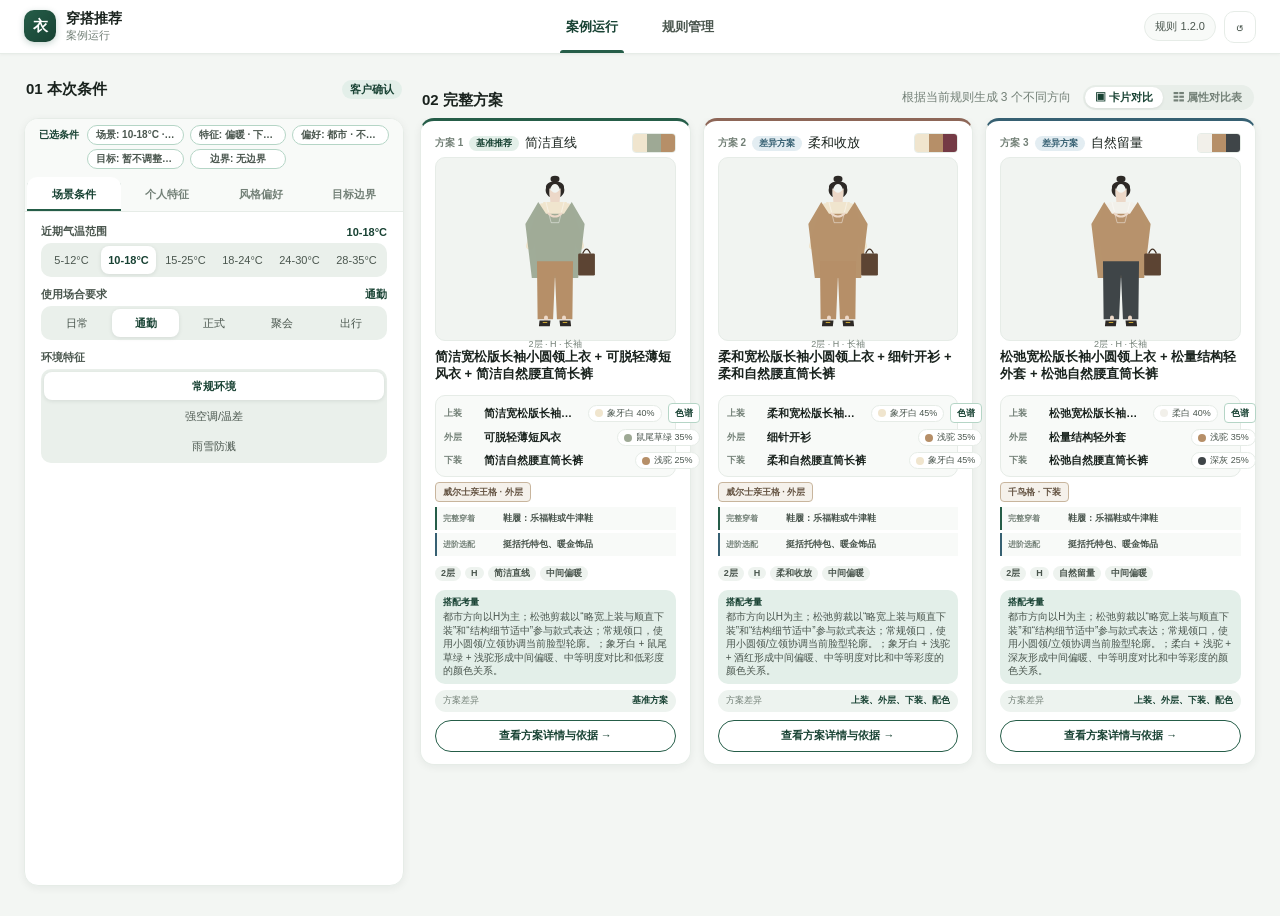
==== index.html @ 3a1a3646 "feat: formalize goal boundary decision trace" ====
<!doctype html>
<html lang="zh-CN">
<head>
  <meta charset="utf-8">
  <meta name="viewport" content="width=device-width, initial-scale=1">
  <meta name="color-scheme" content="light">
  <title>穿搭推荐案例运行</title>
  <link rel="stylesheet" href="styles.css?v=logic-2.2">
  <script defer src="rules-data.js?v=logic-2.2"></script>
  <script defer src="canonical-data.js?v=logic-2.2"></script>
  <script defer src="canonical-input-adapter.js?v=logic-2.2"></script>
  <script defer src="canonical-rule-engine.js?v=logic-2.2"></script>
  <script defer src="canonical-output-adapter.js?v=logic-2.2"></script>
  <script defer src="rule-engine.js?v=logic-2.2"></script>
  <script defer src="app.js?v=logic-2.2"></script>
</head>
<body class="demo-page">
  <header class="app-header">
    <a class="brand" href="index.html" aria-label="穿搭推荐首页">
      <span class="brand-mark" aria-hidden="true">衣</span>
      <span>
        <strong>穿搭推荐</strong>
        <small>案例运行</small>
      </span>
    </a>

    <nav class="page-nav" aria-label="页面导航">
      <a class="is-active" href="index.html">案例运行</a>
      <a href="rules.html">规则管理</a>
    </nav>

    <div class="header-actions">
      <span class="version-chip" id="ruleVersion">规则 0.9.0</span>
      <button class="icon-button" id="resetInputButton" type="button" title="恢复默认输入" aria-label="恢复默认输入">↺</button>
    </div>
  </header>

  <main class="demo-main">
    <section class="demo-column demo-column-input">
      <div class="module-heading module-heading--input">
        <div>
          <h1>01 本次条件</h1>
        </div>
        <span class="source-badge">客户确认</span>
      </div>

      <aside class="surface input-surface" aria-label="本次输入条件">
        <div class="input-sticky-header" id="inputStickyHeader">
          <div class="condition-snapshot" id="conditionSnapshot" aria-label="已选输入概览"></div>
          <nav class="input-tabs" id="inputTabs" aria-label="输入分组"></nav>
        </div>
        <div class="input-content" id="inputContent"></div>
      </aside>
    </section>

    <section class="demo-column demo-column-results">
      <div class="module-heading recommendation-heading">
        <div>
          <h2 id="recommendationTitle">02 完整方案</h2>
        </div>
        <div class="recommendation-heading-controls">
          <p id="candidateSummary">根据当前规则生成 3 个不同方向</p>
          <div class="view-mode-bar" id="viewModeBar" role="group" aria-label="方案视图模式">
            <button class="view-mode-button is-active" type="button" data-view-mode="cards" title="卡片视图">▣ 卡片对比</button>
            <button class="view-mode-button" type="button" data-view-mode="table" title="多维属性对比表">☷ 属性对比表</button>
          </div>
        </div>
      </div>

      <section class="recommendation-section" aria-labelledby="recommendationTitle">
      <div class="candidate-grid" id="candidateGrid"></div>
      <div class="candidate-table-wrap" id="candidateTableView" hidden></div>
      <div class="empty-result" id="emptyResult" hidden></div>
      </section>
    </section>
  </main>

  <dialog class="detail-dialog" id="candidateDialog">
    <div class="dialog-header">
      <div>
        <p class="section-kicker" id="dialogCandidateName">方案详情与落地依据</p>
        <h2 id="dialogCandidateTitle">完整方案</h2>
      </div>
      <button class="icon-button" type="button" data-close-dialog title="关闭" aria-label="关闭">×</button>
    </div>
    <div id="candidateDetailContent"></div>
  </dialog>

  <div class="toast" id="toast" role="status" aria-live="polite"></div>
</body>
</html>
---- styles.css ----
:root {
  color-scheme: light;
  --bg: #f3f6f3;
  --surface: #ffffff;
  --surface-muted: #f8faf8;
  --surface-strong: #edf2ee;
  --border: #dbe2dc;
  --border-subtle: #e6ece7;
  --border-strong: #b8c4ba;
  
  --text: #19221d;
  --text-soft: #4a564e;
  --text-muted: #738077;
  
  --green: #255d48;
  --green-dark: #184233;
  --green-soft: #e3efe9;
  --green-border: #b5d5c6;

  --red: #9e3935;
  --red-dark: #7a2824;
  --red-soft: #fae9e8;
  --red-border: #e8bfbb;

  --amber: #8a631e;
  --amber-soft: #f7eedf;
  --amber-border: #e6cca4;

  --blue: #366072;
  --blue-soft: #e3edf2;
  --blue-border: #b8d2de;

  --radius-xs: 4px;
  --radius-sm: 6px;
  --radius-md: 10px;
  --radius-lg: 14px;
  --radius-xl: 20px;
  --radius-pill: 9999px;

  --shadow-xs: 0 1px 3px rgba(22, 38, 29, 0.04);
  --shadow-sm: 0 2px 8px rgba(22, 38, 29, 0.06);
  --shadow-md: 0 6px 20px rgba(22, 38, 29, 0.08);
  --shadow-lg: 0 16px 44px rgba(22, 38, 29, 0.13);

  --content-max-width: 1440px;
  --page-gutter: 24px;
  --input-panel-height: 420px;
  --header-height: 54px;
  font-family: -apple-system, BlinkMacSystemFont, "PingFang SC", "Hiragino Sans GB", "Microsoft YaHei", "Segoe UI", Roboto, sans-serif;
  font-size: 13px;
  color: var(--text);
  background: var(--bg);
}

* {
  box-sizing: border-box;
}

html,
body {
  min-height: 100%;
  margin: 0;
  background: var(--bg);
}

[hidden] {
  display: none !important;
}

button,
input,
select,
textarea {
  font: inherit;
  color: inherit;
}

button,
a,
select,
input,
textarea {
  outline: none;
}

button,
select,
input[type="checkbox"],
input[type="file"] {
  cursor: pointer;
}

button:focus-visible,
a:focus-visible,
select:focus-visible,
input:focus-visible,
textarea:focus-visible {
  outline: 2px solid var(--green);
  outline-offset: 2px;
}

a {
  color: inherit;
  text-decoration: none;
}

h1, h2, h3, p {
  margin: 0;
}

button {
  border: 0;
  background: none;
}

/* =========================================================
   Top Header & Global Navigation
   ========================================================= */

.app-header {
  position: sticky;
  z-index: 30;
  top: 0;
  height: var(--header-height);
  display: grid;
  grid-template-columns: minmax(180px, 1fr) auto minmax(280px, 1fr);
  align-items: center;
  gap: 20px;
  padding: 0 max(var(--page-gutter), calc((100% - var(--content-max-width)) / 2));
  border-bottom: 1px solid var(--border-subtle);
  background: rgba(255, 255, 255, 0.94);
  backdrop-filter: blur(10px);
  box-shadow: var(--shadow-xs);
}

.brand {
  justify-self: start;
  display: inline-flex;
  align-items: center;
  gap: 10px;
}

.brand-mark {
  display: grid;
  width: 32px;
  height: 32px;
  place-items: center;
  border-radius: var(--radius-md);
  color: #fff;
  background: linear-gradient(135deg, var(--green), var(--green-dark));
  font-size: 15px;
  font-weight: 700;
  box-shadow: 0 2px 6px rgba(37, 93, 72, 0.25);
}

.brand > span:last-child {
  display: grid;
  gap: 1px;
}

.brand strong {
  font-size: 14px;
  line-height: 1.2;
  font-weight: 700;
}

.brand small {
  color: var(--text-muted);
  font-size: 11px;
}

.page-nav {
  align-self: stretch;
  display: flex;
  align-items: stretch;
  gap: 4px;
}

.page-nav a {
  position: relative;
  display: grid;
  min-width: 92px;
  place-items: center;
  padding: 0 16px;
  color: var(--text-soft);
  font-weight: 600;
  font-size: 13px;
  transition: all 140ms ease;
}

.page-nav a::after {
  position: absolute;
  right: 14px;
  bottom: 0;
  left: 14px;
  height: 3px;
  border-radius: 3px 3px 0 0;
  background: transparent;
  content: "";
  transition: background 140ms ease;
}

.page-nav a:hover,
.page-nav a.is-active {
  color: var(--green-dark);
}

.page-nav a.is-active::after {
  background: var(--green);
}

.header-actions {
  justify-self: end;
  display: flex;
  align-items: center;
  gap: 8px;
}

.version-chip,
.save-state {
  display: inline-flex;
  min-height: 28px;
  align-items: center;
  padding: 0 10px;
  border: 1px solid var(--border-subtle);
  border-radius: var(--radius-pill);
  color: var(--text-soft);
  background: var(--surface-muted);
  font-size: 11px;
}

.save-state.is-dirty {
  border-color: var(--amber-border);
  color: var(--amber);
  background: var(--amber-soft);
  font-weight: 600;
}

.icon-button {
  display: inline-grid;
  width: 32px;
  height: 32px;
  flex: 0 0 32px;
  place-items: center;
  border: 1px solid var(--border-subtle);
  border-radius: var(--radius-md);
  color: var(--text-soft);
  background: var(--surface);
  font-size: 15px;
  line-height: 1;
  transition: all 120ms ease;
}

.icon-button:hover {
  border-color: var(--border);
  color: var(--green-dark);
  background: var(--surface-muted);
}

.icon-button.is-danger:hover {
  border-color: var(--red-border);
  color: var(--red);
  background: var(--red-soft);
}

.primary-button,
.secondary-button,
.detail-button,
.text-button {
  min-height: 30px;
  border-radius: var(--radius-pill);
  font-weight: 600;
  font-size: 12px;
  transition: all 120ms ease;
}

.primary-button {
  padding: 0 16px;
  color: #fff;
  background: linear-gradient(135deg, var(--green), var(--green-dark));
  box-shadow: 0 2px 6px rgba(37, 93, 72, 0.2);
}

.primary-button:hover {
  box-shadow: 0 4px 12px rgba(37, 93, 72, 0.3);
  transform: translateY(-1px);
}

.secondary-button {
  padding: 0 14px;
  border: 1px solid var(--border);
  color: var(--text-soft);
  background: var(--surface);
}

.secondary-button:hover {
  border-color: var(--green);
  color: var(--green-dark);
  background: var(--green-soft);
}

.text-button {
  min-height: 24px;
  padding: 0 8px;
  color: var(--green);
  background: transparent;
  font-size: 12px;
  font-weight: 600;
}

.text-button:hover {
  color: var(--green-dark);
  text-decoration: underline;
}

.section-kicker {
  color: var(--green);
  font-size: 10px;
  font-weight: 800;
  letter-spacing: 0.5px;
  text-transform: uppercase;
}

/* =========================================================
   Case Runner Page (index.html)
   ========================================================= */

.demo-main {
  max-width: var(--content-max-width);
  width: calc(100% - var(--page-gutter) * 2);
  margin: 14px auto 30px;
  display: grid;
  grid-template-columns: minmax(340px, 380px) minmax(0, 1fr);
  gap: 16px;
  align-items: start;
}

.demo-column {
  min-width: 0;
}

.demo-column-input {
  position: sticky;
  top: calc(var(--header-height) + 14px);
  height: calc(100vh - var(--header-height) - 28px);
  max-height: calc(100vh - var(--header-height) - 28px);
  min-height: 0;
  display: flex;
  flex-direction: column;
}

.surface {
  min-width: 0;
  border: 1px solid var(--border-subtle);
  border-radius: var(--radius-lg);
  background: var(--surface);
  box-shadow: var(--shadow-sm);
}

.input-surface {
  position: static;
  max-height: none;
  min-height: 0;
  flex: 1 1 auto;
  display: flex;
  flex-direction: column;
  overflow: hidden;
}

.module-heading {
  min-height: 50px;
  display: flex;
  align-items: center;
  justify-content: space-between;
  gap: 14px;
  padding: 0 2px 8px;
}

.module-heading h1,
.module-heading h2 {
  margin-top: 1px;
  font-size: 15px;
  line-height: 1.25;
  font-weight: 700;
}

.surface-header {
  min-height: 50px;
  display: flex;
  align-items: center;
  justify-content: space-between;
  gap: 14px;
  padding: 8px 16px;
  border-bottom: 1px solid var(--border-subtle);
  border-radius: var(--radius-lg) var(--radius-lg) 0 0;
  flex: 0 0 auto;
}

.surface-header h1,
.surface-header h2,
.recommendation-heading h2 {
  margin-top: 1px;
  font-size: 15px;
  line-height: 1.25;
  font-weight: 700;
}

.source-badge,
.calculation-state {
  flex: 0 0 auto;
  padding: 2px 8px;
  border-radius: var(--radius-pill);
  color: var(--green-dark);
  background: var(--green-soft);
  font-size: 11px;
  font-weight: 600;
}

.calculation-state.is-working {
  color: var(--amber);
  background: var(--amber-soft);
}

.analysis-header-right {
  display: flex;
  align-items: center;
  gap: 8px;
}

.impact-hint {
  color: var(--text-muted);
  font-size: 11px;
}

/* Integrated Condition Snapshot Bar */
.input-sticky-header {
  position: static;
  background: var(--surface-muted);
  border-bottom: 1px solid var(--border-subtle);
  flex: 0 0 auto;
}

.condition-snapshot {
  height: 58px;
  box-sizing: border-box;
  padding: 6px 14px;
  background: transparent;
  overflow: hidden;
}

.snapshot-inner {
  display: grid;
  grid-template-columns: 40px minmax(0, 1fr);
  align-items: start;
  gap: 4px 8px;
  height: 44px;
}

.snapshot-label {
  align-self: start;
  padding-top: 3px;
  color: var(--green-dark);
  font-size: 10px;
  font-weight: 700;
  text-transform: uppercase;
}

.snapshot-badges {
  display: grid;
  grid-template-columns: repeat(3, minmax(0, 1fr));
  grid-auto-rows: 20px;
  min-width: 0;
  gap: 4px 6px;
}

.snapshot-chip {
  width: 100%;
  min-width: 0;
  box-sizing: border-box;
  overflow: hidden;
  padding: 2px 8px;
  border: 1px solid var(--green-border);
  border-radius: var(--radius-pill);
  color: var(--text-soft);
  background: var(--surface);
  font-size: 10px;
  font-weight: 600;
  text-overflow: ellipsis;
  white-space: nowrap;
  transition: all 120ms ease;
}

.boundary-subgroup {
  display: grid;
  gap: 8px;
  margin-top: 12px;
}

.boundary-subgroup > strong {
  color: var(--text-muted);
  font-size: 11px;
  letter-spacing: 0;
}

.decision-status {
  display: inline-flex;
  align-items: center;
  min-height: 24px;
  padding: 3px 8px;
  border-radius: var(--radius-pill);
  background: var(--surface-muted);
  color: var(--text-muted);
  font-size: 11px;
  font-weight: 700;
}

.decision-status.is-good {
  color: var(--green-dark);
  background: var(--green-pale);
}

.decision-status.is-partial {
  color: #8a5a14;
  background: #fff4d6;
}

.dialog-muted {
  margin: 0;
  color: var(--text-muted);
  font-size: 12px;
}

.snapshot-chip:hover,
.snapshot-chip.is-active {
  border-color: var(--green);
  color: var(--green-dark);
  background: var(--green-soft);
}

.input-tabs {
  display: grid;
  grid-template-columns: repeat(4, minmax(0, 1fr));
  background: transparent;
  padding: 0 2px 0;
}

.input-tabs button {
  min-width: 0;
  height: 34px;
  padding: 0 4px;
  overflow: hidden;
  color: var(--text-muted);
  border-radius: var(--radius-md) var(--radius-md) 0 0;
  font-size: 11px;
  font-weight: 600;
  text-overflow: ellipsis;
  white-space: nowrap;
  transition: all 120ms ease;
}

.input-tabs button:hover {
  color: var(--green-dark);
  background: #eef3ef;
}

.input-tabs button.is-active {
  color: var(--green-dark);
  background: var(--surface);
  box-shadow: inset 0 -2px 0 var(--green);
  font-weight: 700;
}

.input-content {
  flex: 1 1 auto;
  height: auto;
  max-height: none;
  overflow-y: auto;
  padding: 12px 16px;
  box-sizing: border-box;
}

.input-content::-webkit-scrollbar {
  width: 6px;
}

.input-content::-webkit-scrollbar-track {
  background: transparent;
}

.input-content::-webkit-scrollbar-thumb {
  background: var(--border);
  border-radius: var(--radius-pill);
}

.input-content::-webkit-scrollbar-thumb:hover {
  background: var(--border-strong);
}

.input-section {
  padding: 0 0 12px;
  margin-bottom: 12px;
  border-bottom: 1px solid var(--border-subtle);
}

.input-section:last-child {
  padding-bottom: 0;
  margin-bottom: 0;
  border-bottom: 0;
}

.input-section-heading {
  display: flex;
  align-items: baseline;
  gap: 8px;
  margin-bottom: 8px;
}

.input-section-heading strong {
  color: var(--text);
  font-size: 12px;
}

.input-section-heading span {
  color: var(--text-muted);
  font-size: 10px;
}

.input-section--face {
  max-width: 620px;
}

/* Modern iOS-style Pill Segment Controls */
.pill-segment-control {
  display: grid;
  padding: 3px;
  background: #eaf0eb;
  border-radius: var(--radius-md);
  gap: 2px;
}

.segment-control--2 { grid-template-columns: repeat(2, minmax(0, 1fr)); }
.segment-control--4 { grid-template-columns: repeat(4, minmax(0, 1fr)); }
.segment-control--5 { grid-template-columns: repeat(5, minmax(0, 1fr)); }
.segment-control--6 { grid-template-columns: repeat(6, minmax(0, 1fr)); }
.segment-control--7 { grid-template-columns: repeat(4, minmax(0, 1fr)); }

.pill-segment-control button {
  min-width: 0;
  min-height: 28px;
  padding: 3px 4px;
  border-radius: calc(var(--radius-md) - 2px);
  color: var(--text-soft);
  background: transparent;
  font-size: 11px;
  font-weight: 500;
  line-height: 1.15;
  transition: all 140ms ease;
  white-space: nowrap;
  overflow: hidden;
  text-overflow: ellipsis;
}

.pill-segment-control button:hover {
  color: var(--green-dark);
}

.pill-segment-control button.is-active {
  color: var(--green-dark);
  background: var(--surface);
  font-weight: 700;
  box-shadow: 0 1px 4px rgba(22, 38, 29, 0.1);
}

.input-form-compact {
  display: grid;
  gap: 10px;
}

.form-item {
  display: grid;
  gap: 4px;
}

.form-item-header {
  display: flex;
  align-items: center;
  justify-content: space-between;
  font-size: 11px;
}

.form-item-header label {
  color: var(--text-soft);
  font-weight: 600;
}

.form-item-header strong {
  color: var(--green-dark);
  font-weight: 700;
}

.field-stack-grid {
  display: grid;
  grid-template-columns: repeat(2, minmax(0, 1fr));
  gap: 8px 10px;
}

.field-stack-grid--single {
  grid-template-columns: 1fr;
}

.field-stack-grid--ranges {
  grid-template-columns: 1fr;
}

.field-stack-grid--preference,
.preference-flow-grid {
  display: flex;
  flex-direction: column;
  gap: 12px;
}

.field-control,
.scale-control {
  display: grid;
  min-width: 0;
  gap: 4px;
}

.field-control > span,
.scale-label span {
  color: var(--text-soft);
  font-size: 11px;
  font-weight: 600;
}

.field-control select,
.editor-field input,
.editor-field select,
.editor-field textarea,
.search-input {
  width: 100%;
  min-width: 0;
  border: 1px solid var(--border);
  border-radius: var(--radius-md);
  color: var(--text);
  background: var(--surface);
  font-size: 12px;
  transition: border-color 140ms ease;
}

.field-control select {
  height: 30px;
  padding: 0 8px;
}

.scale-label {
  display: flex;
  align-items: center;
  justify-content: space-between;
  gap: 8px;
}

.scale-label strong {
  color: var(--green-dark);
  font-size: 11px;
  font-weight: 700;
}

.range-scale {
  display: grid;
  grid-template-columns: auto minmax(0, 1fr) auto;
  align-items: center;
  gap: 8px;
  min-height: 34px;
}

.range-form-item--inline {
  gap: 0;
}

.range-inline-row {
  display: grid;
  grid-template-columns: max-content minmax(0, 1fr);
  align-items: center;
  gap: 5px;
  min-height: 32px;
}

.range-inline-label {
  color: var(--text-soft);
  font-size: 11px;
  font-weight: 700;
  white-space: nowrap;
}

.range-form-item--inline .range-scale {
  min-width: 0;
  min-height: 30px;
  gap: 4px;
}

.range-form-item--inline .range-endpoint {
  min-width: 14px;
  font-size: 9px;
}

.range-form-item--inline .range-track {
  min-width: 120px;
  grid-template-columns: repeat(5, minmax(24px, 1fr));
  padding: 0 2px;
}

.range-form-item--inline .range-step {
  width: 24px;
  height: 24px;
}

.range-form-item--inline .range-dot {
  width: 7px;
  height: 7px;
}

.range-form-item--inline .range-step:hover .range-dot,
.range-form-item--inline .range-step.is-active .range-dot {
  width: 12px;
  height: 12px;
  box-shadow: 0 0 0 3px var(--green-soft);
}

.range-current {
  max-width: 42px;
  overflow: hidden;
  color: var(--green-dark);
  font-size: 9px;
  font-weight: 700;
  line-height: 1.2;
  text-align: right;
  text-overflow: ellipsis;
  white-space: nowrap;
}

.range-form-item--inline .range-current {
  display: none;
}

.range-endpoint {
  min-width: 28px;
  color: var(--text-muted);
  font-size: 10px;
  font-weight: 700;
  text-align: center;
  white-space: nowrap;
}

.range-track {
  position: relative;
  display: grid;
  grid-template-columns: repeat(5, minmax(28px, 1fr));
  align-items: center;
  min-height: 30px;
  padding: 0 4px;
}

.range-track::before {
  content: "";
  position: absolute;
  left: 10px;
  right: 10px;
  top: 50%;
  height: 2px;
  background: var(--border);
  transform: translateY(-50%);
}

.range-step {
  position: relative;
  z-index: 1;
  width: 28px;
  height: 28px;
  justify-self: center;
  display: grid;
  place-items: center;
  border-radius: 50%;
  background: transparent;
}

.range-dot {
  width: 8px;
  height: 8px;
  border: 2px solid var(--border-strong);
  border-radius: 50%;
  background: var(--surface);
  transition: all 140ms ease;
}

.range-step:hover .range-dot,
.range-step.is-active .range-dot {
  width: 14px;
  height: 14px;
  border-color: var(--green);
  background: var(--green);
  box-shadow: 0 0 0 4px var(--green-soft);
}

.option-scale--choice-flow .pill-segment-control {
  display: grid;
  grid-template-columns: repeat(4, minmax(0, 1fr));
  gap: 6px;
  padding: 0;
  background: transparent;
}

.option-scale--choice-flow .pill-segment-control button {
  width: 100%;
  min-width: 0;
  min-height: 32px;
  padding: 5px 10px;
  border: 1px solid var(--border-subtle);
  border-radius: var(--radius-pill);
  background: var(--surface-muted);
  white-space: nowrap;
  overflow: hidden;
  text-overflow: ellipsis;
}

.option-scale--choice-flow .pill-segment-control button.is-active {
  border-color: var(--green);
  background: var(--green-soft);
  box-shadow: none;
}

.trend-option-list {
  display: grid;
  grid-template-columns: repeat(4, minmax(0, 1fr));
  gap: 6px;
}

.trend-option-card {
  min-width: 0;
  min-height: 32px;
  display: grid;
  place-items: center;
  padding: 5px 6px;
  border: 1px solid var(--border-subtle);
  border-radius: var(--radius-md);
  background: var(--surface-muted);
  text-align: center;
}

.trend-option-card:hover,
.trend-option-card.is-active {
  border-color: var(--green-border);
  background: var(--green-soft);
}

.trend-option-card strong {
  min-width: 0;
  overflow: hidden;
  color: var(--text);
  font-size: 10px;
  text-overflow: ellipsis;
  white-space: nowrap;
}

.trend-option-card small {
  display: none;
}

.trend-route {
  align-items: center;
}

.trend-route > span {
  color: var(--green-dark);
  font-size: 10px;
  font-weight: 700;
}

.trend-influence-list {
  margin-top: 4px !important;
}

/* Appearance Matrix 3-row layout */
.appearance-matrix-wrap {
  display: grid;
  gap: 6px;
}

.appearance-row-card {
  padding: 6px 10px;
  border: 1px solid var(--border-subtle);
  border-radius: var(--radius-md);
  background: var(--surface-muted);
}

.appearance-row-title {
  display: flex;
  align-items: center;
  justify-content: space-between;
  margin-bottom: 4px;
}

.appearance-row-title strong {
  color: var(--text);
  font-size: 11px;
}

.appearance-row-title span {
  color: var(--text-muted);
  font-size: 10px;
}

.appearance-row-scales {
  display: grid;
  grid-template-columns: 1fr;
  gap: 6px;
}

.checkbox-grid {
  display: grid;
  grid-template-columns: repeat(2, minmax(0, 1fr));
  gap: 8px;
}

.check-control {
  display: grid;
  grid-template-columns: 20px minmax(0, 1fr);
  align-items: flex-start;
  gap: 8px;
  min-height: 48px;
  padding: 6px 8px;
  border: 1px solid var(--border-subtle);
  border-radius: var(--radius-md);
  background: var(--surface-muted);
  cursor: pointer;
  transition: all 120ms ease;
}

.check-control:hover,
.check-control.is-checked {
  border-color: var(--green-border);
  background: #f1f7f3;
}

.check-control input {
  position: absolute;
  opacity: 0;
  pointer-events: none;
}

.check-box {
  display: grid;
  width: 18px;
  height: 18px;
  place-items: center;
  border: 1px solid var(--border-strong);
  border-radius: var(--radius-xs);
  color: transparent;
  background: var(--surface);
  font-size: 11px;
  pointer-events: none;
}

.check-control input:checked + .check-box {
  border-color: var(--green);
  color: #fff;
  background: var(--green);
}

.check-control strong,
.check-control small {
  display: block;
}

.check-control strong {
  font-size: 11px;
}

.check-control small {
  margin-top: 1px;
  color: var(--text-muted);
  font-size: 10px;
}

.trend-input-summary {
  margin-top: 6px;
  padding: 6px 10px;
  border: 1px solid var(--green-border);
  border-radius: var(--radius-md);
  background: var(--green-soft);
}

.trend-input-summary div {
  display: flex;
  align-items: center;
  gap: 6px;
}

.trend-input-summary small {
  color: var(--green-dark);
  font-weight: 700;
  font-size: 9px;
}

.trend-input-summary strong {
  font-size: 11px;
}

.trend-input-summary p {
  display: flex;
  flex-wrap: wrap;
  gap: 4px;
  margin-top: 3px;
}

.trend-input-summary b {
  padding: 1px 5px;
  border-radius: var(--radius-pill);
  background: rgba(37, 93, 72, 0.12);
  font-size: 9px;
  font-weight: 600;
}

/* =========================================================
   Section 02: Categorized Impact Trace List (Compact Flow)
   ========================================================= */

.analysis-surface {
  display: grid;
  grid-template-rows: auto minmax(0, 1fr);
}

.analysis-trace-list {
  min-height: 240px;
  max-height: 295px;
  overflow: auto;
  padding: 8px 12px;
}

.analysis-categorized-list {
  display: grid;
  gap: 8px;
}

.analysis-sub-group {
  padding: 6px 8px;
  border: 1px solid var(--border-subtle);
  border-radius: var(--radius-md);
  background: var(--surface-muted);
}

.analysis-sub-group.is-hard-section {
  border-left: 3px solid var(--red);
  background: #fdfaf9;
}

.analysis-sub-title {
  margin-bottom: 4px;
  font-size: 10px;
  font-weight: 800;
  color: var(--text-muted);
  text-transform: uppercase;
}

.is-hard-section .analysis-sub-title {
  color: var(--red);
}

.impact-link-row {
  width: 100%;
  height: 32px;
  min-height: 32px;
  max-height: 34px;
  display: grid;
  grid-template-columns: minmax(110px, 0.85fr) 14px minmax(170px, 1.15fr) auto;
  align-items: center;
  gap: 6px;
  padding: 0 8px;
  margin-bottom: 3px;
  border: 1px solid transparent;
  border-radius: var(--radius-md);
  background: var(--surface);
  text-align: left;
  transition: all 120ms ease;
  cursor: pointer;
  overflow: hidden;
  box-sizing: border-box;
}

.impact-link-row:last-child {
  margin-bottom: 0;
}

.impact-link-row:hover {
  border-color: var(--green-border);
  background: var(--green-soft);
}

.impact-link-row.is-active {
  border-color: var(--green);
  background: #d8eae1;
}

.impact-input-text {
  font-size: 10px;
  font-weight: 600;
  color: var(--text-soft);
  white-space: nowrap;
  overflow: hidden;
  text-overflow: ellipsis;
}

.impact-arrow {
  color: var(--text-muted);
  font-size: 10px;
  text-align: center;
}

.impact-output-text {
  font-size: 10px;
  font-weight: 500;
  color: var(--green-dark);
  white-space: nowrap;
  overflow: hidden;
  text-overflow: ellipsis;
}

.impact-required {
  padding: 1px 6px;
  border-radius: var(--radius-pill);
  color: var(--red);
  background: var(--red-soft);
  font-size: 9px;
  font-style: normal;
  font-weight: 700;
  white-space: nowrap;
}

.analysis-empty {
  padding: 24px;
  color: var(--text-muted);
  text-align: center;
}

/* =========================================================
   Section 03: Recommendations (High Density & Rounded)
   ========================================================= */

.recommendation-section {
  margin-top: 0;
  min-width: 0;
}

.recommendation-heading {
  position: sticky;
  z-index: 5;
  top: calc(var(--header-height) + 14px);
  min-height: 50px;
  background: var(--bg);
  display: flex;
  align-items: flex-end;
  justify-content: space-between;
  gap: 16px;
  padding: 0 2px 8px;
}

.recommendation-heading-controls {
  display: flex;
  align-items: center;
  gap: 12px;
}

.recommendation-heading-controls p {
  color: var(--text-muted);
  font-size: 12px;
}

.view-mode-bar {
  display: inline-flex;
  padding: 2px;
  background: #e8eee9;
  border-radius: var(--radius-pill);
}

.view-mode-button {
  padding: 3px 10px;
  color: var(--text-muted);
  font-size: 11px;
  font-weight: 600;
  border-radius: var(--radius-pill);
  transition: all 120ms ease;
}

.view-mode-button:hover,
.view-mode-button.is-active {
  color: var(--green-dark);
  background: var(--surface);
}

.view-mode-button.is-active {
  font-weight: 700;
  box-shadow: 0 1px 3px rgba(0, 0, 0, 0.08);
}

/* High-Density Rounded Candidate Card */
.candidate-grid {
  display: grid;
  grid-template-columns: repeat(3, minmax(0, 1fr));
  gap: 12px;
}

.candidate-card {
  min-width: 0;
  min-height: 520px;
  display: flex;
  flex-direction: column;
  padding: 12px 14px;
  border: 1px solid var(--border-subtle);
  border-top: 3px solid var(--green);
  border-radius: var(--radius-lg);
  background: var(--surface);
  box-shadow: var(--shadow-sm);
  transition: all 160ms ease;
  box-sizing: border-box;
}

.candidate-card[data-family="soft"] { border-top-color: #8d6657; }
.candidate-card[data-family="relaxed"] { border-top-color: var(--blue); }
.candidate-card[data-family="tailored"] { border-top-color: #38423d; }

.candidate-card.is-dimmed {
  opacity: 0.35;
}

.candidate-card.is-related {
  transform: translateY(-2px);
  box-shadow: var(--shadow-md);
  border-color: var(--green-border);
}

.candidate-card.is-active-selection {
  border-color: var(--green);
  box-shadow: 0 0 0 2px var(--green-soft), var(--shadow-md);
}

/* Transition Feedback on Refresh (>= 120ms gentle transition) */
@keyframes resultFadeIn {
  0% {
    opacity: 0.65;
    transform: translateY(3px);
  }
  100% {
    opacity: 1;
    transform: translateY(0);
  }
}

.candidate-grid.is-updating,
.candidate-table-wrap.is-updating,
.candidate-mobile-compare.is-updating,
.condition-snapshot.is-updating {
  animation: resultFadeIn 180ms cubic-bezier(0.16, 1, 0.3, 1) forwards;
}

.candidate-card-head {
  display: flex;
  align-items: center;
  justify-content: space-between;
  gap: 8px;
}

.outfit-illustration {
  display: grid;
  justify-items: center;
  gap: 3px;
  min-height: 184px;
  height: 184px;
  padding: 8px 8px 4px;
  margin: 4px 0 2px;
  border: 1px solid var(--border-subtle);
  border-radius: var(--radius-md);
  background: #f1f4f1;
  box-sizing: border-box;
}

.illustration-svg {
  display: block;
  width: min(100%, 148px);
  height: 170px;
}

.illustration-caption {
  color: var(--text-muted);
  font-size: 9px;
  line-height: 1.2;
}

.candidate-card-meta {
  display: flex;
  align-items: center;
  gap: 6px;
}

.candidate-number {
  color: var(--text-muted);
  font-size: 10px;
  font-weight: 700;
}

.candidate-feature-chip {
  padding: 1px 7px;
  border-radius: var(--radius-pill);
  font-size: 9px;
  font-weight: 700;
}

.candidate-feature-chip.is-primary {
  color: var(--green-dark);
  background: var(--green-soft);
}

.candidate-feature-chip.is-alt {
  color: var(--blue);
  background: var(--blue-soft);
}

.palette-strip {
  display: flex;
  flex: 0 0 auto;
  overflow: hidden;
  border: 1px solid var(--border-subtle);
  border-radius: var(--radius-xs);
}

.palette-strip span {
  width: 14px;
  height: 18px;
}

.candidate-title {
  margin: 6px 0 8px;
  font-size: 13px;
  font-weight: 700;
  line-height: 1.3;
  min-height: 38px;
}

.candidate-name {
  display: block;
  font-size: 13px;
  color: var(--text);
  line-height: 1.3;
}

.candidate-items-title {
  display: block;
  margin-top: 2px;
  font-size: 11px;
  font-weight: normal;
  color: var(--text-muted);
  overflow: hidden;
  text-overflow: ellipsis;
  white-space: nowrap;
}

/* Combined Garment & Color Row */
.garment-color-list {
  display: grid;
  gap: 4px;
  padding: 6px 8px;
  border-radius: var(--radius-md);
  background: var(--surface-muted);
  border: 1px solid var(--border-subtle);
  min-height: 82px;
  box-sizing: border-box;
}

.garment-color-item {
  display: flex;
  align-items: center;
  gap: 6px;
}

.garment-category {
  flex: 0 0 34px;
  color: var(--text-muted);
  font-size: 9px;
  font-weight: 700;
}

.garment-info {
  display: flex;
  align-items: center;
  justify-content: space-between;
  flex: 1;
  min-width: 0;
  gap: 6px;
}

.garment-name {
  font-size: 11px;
  font-weight: 600;
  color: var(--text);
  overflow: hidden;
  text-overflow: ellipsis;
  white-space: nowrap;
}

.garment-color-pill {
  display: inline-flex;
  align-items: center;
  gap: 4px;
  padding: 1px 6px;
  border-radius: var(--radius-pill);
  background: var(--surface);
  border: 1px solid var(--border-subtle);
  font-size: 9px;
  color: var(--text-soft);
  white-space: nowrap;
}

.garment-color-pill i {
  width: 8px;
  height: 8px;
  border-radius: 50%;
}

.one-piece-component {
  display: grid;
  gap: 7px;
  padding: 8px;
  border-top: 1px solid var(--border-subtle);
  border-bottom: 1px solid var(--border-subtle);
  background: var(--surface-muted);
}

.one-piece-heading {
  display: flex;
  align-items: center;
  gap: 6px;
  min-width: 0;
}

.one-piece-heading > span:first-child {
  flex: 0 0 auto;
  color: var(--green-dark);
  font-size: 9px;
  font-weight: 700;
}

.one-piece-heading > strong {
  flex: 1 1 auto;
  min-width: 0;
  overflow: hidden;
  color: var(--text);
  font-size: 11px;
  text-overflow: ellipsis;
  white-space: nowrap;
}

.one-piece-specs,
.dialog-one-piece-spec {
  display: grid;
  grid-template-columns: repeat(3, minmax(0, 1fr));
  gap: 5px;
}

.one-piece-specs span,
.dialog-one-piece-spec span {
  min-width: 0;
}

.one-piece-specs small,
.dialog-one-piece-spec small {
  display: block;
  color: var(--text-muted);
  font-size: 8px;
}

.one-piece-specs strong,
.dialog-one-piece-spec strong {
  display: block;
  overflow: hidden;
  color: var(--text-soft);
  font-size: 9px;
  text-overflow: ellipsis;
  white-space: nowrap;
}

.color-spectrum-control {
  position: relative;
  display: inline-flex;
  flex: 0 0 auto;
}

.color-spectrum-trigger {
  height: 20px;
  padding: 0 6px;
  border: 1px solid var(--green-border);
  border-radius: 4px;
  color: var(--green-dark);
  background: var(--surface);
  font-size: 9px;
  font-weight: 700;
  cursor: pointer;
}

.color-spectrum-popover {
  position: absolute;
  z-index: 20;
  top: calc(100% + 5px);
  right: 0;
  display: none;
  width: 300px;
  padding: 9px;
  border: 1px solid var(--border);
  border-radius: 6px;
  background: var(--surface);
  box-shadow: var(--shadow-md);
}

.color-spectrum-control:hover .color-spectrum-popover,
.color-spectrum-control:focus-within .color-spectrum-popover {
  display: grid;
  gap: 7px;
}

.color-spectrum-row {
  display: grid;
  grid-template-columns: 32px minmax(0, 1fr);
  align-items: start;
  gap: 6px;
}

.color-spectrum-row > b {
  padding-top: 2px;
  color: var(--text-muted);
  font-size: 9px;
}

.color-spectrum-row > span {
  display: flex;
  align-items: center;
  flex-wrap: wrap;
  gap: 3px 5px;
}

.color-spectrum-row i {
  width: 10px;
  height: 10px;
  border: 1px solid rgba(0, 0, 0, 0.12);
  border-radius: 50%;
  background: var(--spectrum-color);
}

.color-spectrum-row em {
  margin-right: 4px;
  color: var(--text-soft);
  font-size: 9px;
  font-style: normal;
}

.candidate-secondary-line {
  display: flex;
  align-items: center;
  margin-top: 5px;
}

.pattern-tag {
  display: inline-flex;
  align-items: center;
  min-height: 20px;
  padding: 1px 7px;
  border: 1px solid #c8b59d;
  border-radius: 4px;
  color: #655443;
  background: #f5f1eb;
  font-size: 9px;
  font-weight: 700;
}

.pattern-tag.is-plain {
  border-color: var(--border-subtle);
  color: var(--text-muted);
  background: var(--surface-muted);
  font-weight: 600;
}

.wearing-layers {
  display: grid;
  gap: 3px;
  margin-top: 5px;
}

.wearing-layer {
  display: grid;
  grid-template-columns: 54px minmax(0, 1fr);
  align-items: center;
  gap: 6px;
  min-height: 23px;
  padding: 2px 6px;
  border-left: 2px solid var(--border);
  background: var(--surface-muted);
}

.wearing-layer.is-required { border-left-color: var(--green); }
.wearing-layer.is-conditional { border-left-color: #9d7a44; }
.wearing-layer.is-optional { border-left-color: var(--blue); }

.wearing-layer span {
  color: var(--text-muted);
  font-size: 8px;
  font-weight: 700;
}

.wearing-layer strong {
  overflow: hidden;
  color: var(--text-soft);
  font-size: 9px;
  text-overflow: ellipsis;
  white-space: nowrap;
}

/* Spec Pills */
.candidate-spec-pills {
  display: flex;
  flex-wrap: wrap;
  align-items: center;
  gap: 4px;
  margin-top: 6px;
  min-height: 22px;
}

.candidate-spec-pills span {
  padding: 1px 6px;
  border-radius: var(--radius-pill);
  background: #eef3ef;
  color: var(--text-soft);
  font-size: 9px;
  font-weight: 600;
}

.expected-effect {
  margin-top: 6px;
  padding: 6px 8px;
  border-radius: var(--radius-md);
  color: var(--text-soft);
  background: var(--green-soft);
  font-size: 10px;
  line-height: 1.35;
  min-height: 48px;
  box-sizing: border-box;
}

.expected-effect b {
  display: block;
  margin-bottom: 2px;
  color: var(--green-dark);
  font-size: 9px;
}

.difference-line {
  display: flex;
  align-items: center;
  justify-content: space-between;
  gap: 8px;
  margin-top: 6px;
  padding: 3px 8px;
  border-radius: var(--radius-pill);
  background: #edf3ef;
  font-size: 9px;
  min-height: 22px;
  box-sizing: border-box;
}

.difference-line span {
  color: var(--text-muted);
}

.difference-line strong {
  color: var(--green-dark);
  text-align: right;
  overflow: hidden;
  text-overflow: ellipsis;
  white-space: nowrap;
}

.detail-button {
  width: 100%;
  margin-top: auto;
  margin-top: 8px;
  height: 32px;
  border: 1px solid var(--green);
  color: var(--green-dark);
  background: var(--surface);
  font-size: 11px;
}

.detail-button:hover {
  color: #fff;
  background: var(--green);
}

/* Comparison Table View */
.candidate-table-wrap {
  overflow-x: auto;
  border: 1px solid var(--border-subtle);
  border-radius: var(--radius-lg);
  background: var(--surface);
  box-shadow: var(--shadow-sm);
}

.candidate-compare-table {
  width: 100%;
  border-collapse: collapse;
  text-align: left;
}

.candidate-compare-table th,
.candidate-compare-table td {
  padding: 8px 12px;
  border-bottom: 1px solid var(--border-subtle);
  border-right: 1px solid var(--border-subtle);
  font-size: 11px;
}

.candidate-compare-table th:last-child,
.candidate-compare-table td:last-child {
  border-right: 0;
}

.candidate-compare-table thead th {
  background: var(--surface-muted);
  font-weight: 700;
}

.table-dim-col {
  width: 110px;
  color: var(--text-muted);
}

.table-row-label {
  color: var(--text-soft);
  font-weight: 600;
  background: #f8faf8;
}

.table-cand-badge {
  padding: 2px 8px;
  border-radius: var(--radius-pill);
  color: var(--green-dark);
  background: var(--green-soft);
  font-weight: 700;
}

.candidate-mobile-compare {
  display: none;
  padding: 12px;
  gap: 12px;
}

.mobile-candidate-card {
  background: var(--surface);
  border: 1px solid var(--border-subtle);
  border-radius: var(--radius-md);
  overflow: hidden;
}

.mobile-candidate-header {
  padding: 12px;
  background: var(--surface-muted);
  border-bottom: 1px solid var(--border-subtle);
  display: flex;
  flex-direction: column;
  gap: 6px;
}

.mobile-candidate-header strong {
  font-size: 14px;
  color: var(--text);
}

.mobile-candidate-body {
  padding: 0;
  display: grid;
}

.mobile-candidate-row {
  display: flex;
  flex-direction: column;
  gap: 4px;
  padding: 10px 12px;
  border-bottom: 1px solid var(--border-subtle);
  font-size: 12px;
}

.mobile-candidate-label {
  color: var(--text-soft);
  font-size: 11px;
  font-weight: 600;
}

.mobile-candidate-desc {
  color: var(--text-muted);
  line-height: 1.4;
}

.mobile-candidate-footer {
  padding: 8px 12px;
  background: #fbfdfb;
}

/* =========================================================
   Rules Manager Page (rules.html)
   ========================================================= */

.rules-page {
  height: 100vh;
  overflow: hidden;
  max-width: 100vw;
}

.rules-main {
  height: calc(100vh - var(--header-height));
  display: grid;
  grid-template-rows: 44px minmax(0, 1fr);
  max-width: 100vw;
  overflow: hidden;
}

.rules-mode-bar {
  display: flex;
  align-items: center;
  justify-content: space-between;
  gap: 16px;
  padding: 0 max(var(--page-gutter), calc((100% - var(--content-max-width)) / 2));
  border-bottom: 1px solid var(--border-subtle);
  background: var(--surface);
  max-width: 100vw;
  box-sizing: border-box;
}

.rules-mode-tabs {
  display: flex;
  gap: 4px;
}

.rules-mode-tabs button {
  height: 44px;
  padding: 0 16px;
  color: var(--text-muted);
  border-bottom: 3px solid transparent;
  font-size: 13px;
  font-weight: 600;
  transition: all 120ms ease;
}

.rules-mode-tabs button:hover,
.rules-mode-tabs button.is-active {
  color: var(--green-dark);
}

.rules-mode-tabs button.is-active {
  border-bottom-color: var(--green);
}

.rules-mode-actions {
  display: flex;
  align-items: center;
  gap: 10px;
  font-size: 11px;
}

/* Overview Matrix View */
.overview-view {
  height: 100%;
  overflow-y: auto;
  overflow-x: hidden;
  max-width: var(--content-max-width);
  width: calc(100% - var(--page-gutter) * 2);
  margin: 0 auto;
  box-sizing: border-box;
  padding: 14px 0 30px;
}

.overview-heading {
  display: flex;
  align-items: flex-end;
  justify-content: space-between;
  gap: 16px;
  margin-bottom: 10px;
}

.overview-heading h1 {
  margin-top: 2px;
  font-size: 15px;
  font-weight: 700;
}

.overview-legend {
  display: flex;
  align-items: center;
  gap: 14px;
  font-size: 11px;
}

.overview-legend span {
  display: inline-flex;
  align-items: center;
  gap: 4px;
  font-weight: 600;
}

.overview-legend i {
  font-style: normal;
  font-size: 13px;
  line-height: 1;
}

.overview-legend .is-strong i { color: var(--green-dark); }
.overview-legend .is-medium i { color: var(--blue); }
.overview-legend .is-light i { color: #6c7a70; }

.overview-matrix-wrap {
  width: 100%;
  max-width: 100%;
  max-height: calc(100vh - 160px);
  box-sizing: border-box;
  overflow: auto;
  border: 1px solid var(--border-subtle);
  border-radius: var(--radius-lg);
  background: var(--surface);
  box-shadow: var(--shadow-sm);
}

.overview-matrix {
  width: 100%;
  border-collapse: separate;
  border-spacing: 0;
  text-align: center;
}

.overview-matrix th,
.overview-matrix td {
  padding: 5px 6px;
  border-right: 1px solid var(--border-subtle);
  border-bottom: 1px solid var(--border-subtle);
  font-size: 11px;
}

.overview-matrix thead tr:first-child th {
  position: sticky;
  top: 0;
  z-index: 10;
}

.overview-matrix thead tr:nth-child(2) th {
  position: sticky;
  top: 29px;
  z-index: 10;
}

.overview-row-heading {
  position: sticky;
  top: 0;
  left: 0;
  z-index: 20 !important;
  width: 130px;
  background: var(--surface-muted);
  font-weight: 700;
  box-shadow: 2px 0 4px rgba(0, 0, 0, 0.04);
}

.overview-group-heading {
  padding: 6px;
  font-weight: 700;
  font-size: 11px;
}

.overview-group-wear { background: #edf4f0; color: var(--green-dark); }
.overview-group-style { background: #edf1f4; color: var(--blue); }
.overview-group-color { background: #f6f2eb; color: var(--amber); }

.overview-field-heading {
  font-weight: 600;
  background: var(--surface-muted);
  font-size: 10px;
}

.overview-row-label {
  position: sticky;
  left: 0;
  z-index: 5;
  padding: 6px 10px;
  text-align: left;
  background: #fbfdfb;
  box-shadow: 2px 0 4px rgba(0, 0, 0, 0.04);
}

.overview-group-label {
  position: sticky;
  left: 0;
  z-index: 6;
  min-width: 112px;
  padding: 8px 10px;
  text-align: left;
  vertical-align: top;
  background: #f4f8f5;
  color: var(--green-dark);
  box-shadow: 2px 0 4px rgba(0, 0, 0, 0.04);
}

.overview-group-label span {
  display: block;
  font-size: 11px;
  font-weight: 700;
}

.overview-group-label small {
  display: block;
  margin-top: 3px;
  color: var(--text-muted);
  font-size: 9px;
  line-height: 1.4;
  font-weight: 400;
}

.overview-matrix tr.is-hard .overview-row-label {
  background: #fefcfb;
}

.overview-row-label span {
  font-size: 11px;
  font-weight: 700;
}

.overview-row-label small {
  display: block;
  margin-top: 1px;
  color: var(--text-muted);
  font-size: 9px;
  font-weight: 400;
}

.overview-mobile-list {
  display: none;
}

.mobile-relation-card {
  background: var(--surface);
  border: 1px solid var(--border-subtle);
  border-radius: var(--radius-md);
  padding: 12px;
  margin-bottom: 12px;
}

.mobile-relation-card.is-hard {
  border-left: 3px solid var(--red);
}

.mobile-relation-header {
  display: flex;
  flex-direction: column;
  gap: 4px;
  margin-bottom: 12px;
}

.mobile-relation-header div {
  display: flex;
  align-items: center;
  gap: 8px;
}

.mobile-relation-header strong {
  font-size: 14px;
  color: var(--text);
}

.mobile-relation-header em {
  font-size: 10px;
  padding: 2px 6px;
  border-radius: var(--radius-pill);
  font-style: normal;
  background: var(--red-soft);
  color: var(--red-dark);
}

.mobile-relation-header em.soft-tag {
  background: var(--surface-muted);
  color: var(--text-soft);
}

.mobile-relation-header small {
  font-size: 11px;
  color: var(--text-muted);
}

.mobile-relation-impacts {
  display: grid;
  gap: 6px;
}

.mobile-impact-item {
  display: flex;
  align-items: center;
  justify-content: space-between;
  width: 100%;
  padding: 8px 12px;
  background: #fbfdfb;
  border: 1px solid var(--border-subtle);
  border-radius: var(--radius-sm);
  cursor: pointer;
  text-align: left;
}

.mobile-impact-item:hover {
  background: var(--surface-hover);
}

.mobile-impact-item .impact-field {
  font-size: 12px;
  font-weight: 600;
  color: var(--text);
}

.mobile-impact-item .impact-status-wrap {
  display: flex;
  align-items: center;
  gap: 6px;
}

/* The mobile matrix keeps the same symbol and color semantics as desktop. */
.mobile-impact-item .impact-status { display: none; }
.mobile-impact-item .impact-symbol { font-size: 13px; line-height: 1; }
.mobile-impact-item.is-strong { background: #f0f5f1; border-color: var(--green-border); color: var(--green-dark); }
.mobile-impact-item.is-medium { background: #f1f6f8; border-color: var(--blue-border); color: var(--blue); }
.mobile-impact-item.is-light { background: #f5f7f5; border-color: var(--border); color: #6c7a70; }

.hard-tag,
.overview-row-label em {
  padding: 1px 4px;
  border-radius: var(--radius-xs);
  color: var(--red);
  background: var(--red-soft);
  font-size: 9px;
  font-style: normal;
  font-weight: 700;
}

.soft-tag,
.overview-row-label em.soft-tag {
  color: var(--text-muted);
  background: var(--surface-strong);
}

.overview-impact-cell {
  min-width: 38px;
  padding: 4px 2px;
}

.overview-impact-btn {
  width: 28px;
  height: 28px;
  margin: 0 auto;
  display: flex;
  align-items: center;
  justify-content: center;
  border-radius: var(--radius-sm);
  border: 1px solid transparent;
  background: transparent;
  cursor: pointer;
  transition: all 120ms ease;
}

.overview-impact-btn .impact-symbol {
  font-size: 13px;
  line-height: 1;
}

.overview-impact-btn.is-strong {
  background: #edf7f2;
  color: var(--green-dark);
  border-color: rgba(37, 93, 72, 0.15);
}

.overview-impact-btn.is-strong:hover {
  background: #d8eae1;
  border-color: var(--green);
  transform: scale(1.08);
}

.overview-impact-btn.is-medium {
  background: #edf3f7;
  color: var(--blue);
  border-color: rgba(45, 90, 120, 0.15);
}

.overview-impact-btn.is-medium:hover {
  background: #dbe7f0;
  border-color: var(--blue);
  transform: scale(1.08);
}

.overview-impact-btn.is-light {
  background: #f4f6f4;
  color: #6c7a70;
  border-color: rgba(108, 122, 112, 0.15);
}

.overview-impact-btn.is-light:hover {
  background: #e6eae6;
  border-color: #6c7a70;
  transform: scale(1.08);
}

.overview-empty-mark {
  color: #d1dad3;
  font-size: 11px;
}

/* =========================================================
   Configure View & Workspace (Two-Tier Flat Bar + Soft Cards)
   ========================================================= */

.configure-view {
  height: 100%;
  display: grid;
  grid-template-rows: auto auto minmax(0, 1fr);
  min-width: 0;
}

.config-rule-mode {
  display: flex;
  gap: 2px;
  padding: 7px max(var(--page-gutter), calc((100% - var(--content-max-width)) / 2));
  border-bottom: 1px solid var(--border-subtle);
  background: #f3f5f3;
}

.config-rule-mode button {
  min-width: 92px;
  height: 28px;
  padding: 0 12px;
  border: 1px solid transparent;
  border-radius: 4px;
  color: var(--text-soft);
  background: transparent;
  font-size: 11px;
  font-weight: 700;
  cursor: pointer;
}

.config-rule-mode button.is-active {
  border-color: var(--green-border);
  color: var(--green-dark);
  background: var(--surface);
  box-shadow: var(--shadow-sm);
}

.overview-expand-button {
  min-height: 20px;
  margin-left: 4px;
  padding: 0 5px;
  border: 1px solid var(--border-subtle);
  border-radius: 4px;
  color: var(--green-dark);
  background: var(--surface);
  font-size: 8px;
  font-weight: 700;
  cursor: pointer;
}

.config-tier-bar {
  display: grid;
  gap: 6px;
  min-width: 0;
  padding: 8px max(var(--page-gutter), calc((100% - var(--content-max-width)) / 2));
  border-bottom: 1px solid var(--border-subtle);
  background: var(--surface);
}

.config-tier-row {
  display: flex;
  align-items: center;
  gap: 10px;
  min-width: 0;
}

.config-tier-label {
  flex: 0 0 64px;
  font-size: 11px;
  font-weight: 700;
  color: var(--text-muted);
  text-transform: uppercase;
  letter-spacing: 0.5px;
  white-space: nowrap;
}

.config-tier1-tabs {
  display: flex;
  align-items: center;
  flex: 1 1 0;
  min-width: 0;
  gap: 6px;
  overflow-x: auto;
}

.config-tier1-btn {
  display: inline-flex;
  align-items: center;
  height: 30px;
  padding: 0 14px;
  border: 1px solid var(--border-subtle);
  border-radius: var(--radius-pill);
  background: var(--surface-muted);
  color: var(--text-soft);
  font-size: 12px;
  font-weight: 600;
  transition: all 120ms ease;
  white-space: nowrap;
}

.config-tier1-btn:hover {
  border-color: var(--green-border);
  background: var(--green-soft);
  color: var(--green-dark);
}

.config-tier1-btn.is-active {
  border-color: var(--green);
  background: var(--green);
  color: #fff;
  font-weight: 700;
  box-shadow: 0 1px 4px rgba(37, 93, 72, 0.2);
}

.config-tier2-chips {
  display: flex;
  align-items: center;
  flex: 1 1 0;
  min-width: 0;
  gap: 6px;
  overflow-x: auto;
}

.config-tier2-btn {
  display: inline-flex;
  align-items: center;
  gap: 6px;
  height: 28px;
  padding: 0 10px;
  border: 1px solid var(--border-subtle);
  border-radius: var(--radius-md);
  background: var(--surface);
  color: var(--text);
  font-size: 11px;
  font-weight: 600;
  transition: all 120ms ease;
  white-space: nowrap;
}

.config-tier2-btn:hover {
  border-color: var(--green-border);
  background: var(--green-soft);
  color: var(--green-dark);
}

.config-tier2-btn.is-active {
  border-color: var(--green-dark);
  background: #eef5f1;
  color: var(--green-dark);
  font-weight: 700;
  box-shadow: inset 0 0 0 1px var(--green);
}

.config-tier2-btn.is-hard-chip {
  border-left: 2px solid var(--red);
}

.config-tier2-btn small {
  font-size: 10px;
  font-weight: 500;
  color: var(--text-muted);
}

.config-tier2-btn.is-active small {
  color: var(--green);
}

.config-tier3-chips {
  display: flex;
  align-items: flex-start;
  flex: 1 1 0;
  min-width: 0;
  flex-wrap: nowrap;
  gap: 10px 14px;
  padding-bottom: 2px;
  overflow-x: auto;
  scrollbar-width: thin;
}

.config-tier3-group {
  display: grid;
  gap: 5px;
  min-width: 0;
}

.config-tier3-group-label {
  color: var(--text-muted);
  font-size: 10px;
  font-weight: 700;
  letter-spacing: 0;
  white-space: nowrap;
}

.config-tier3-group-items {
  display: flex;
  flex-wrap: nowrap;
  gap: 6px;
}

.config-tier3-empty {
  color: var(--text-muted);
  font-size: 10px;
}

.config-tier3-btn {
  display: inline-flex;
  align-items: center;
  gap: 6px;
  height: 26px;
  padding: 0 10px;
  border: 1px solid var(--border-subtle);
  border-radius: var(--radius-pill);
  background: var(--surface-muted);
  color: var(--text-soft);
  font-size: 11px;
  font-weight: 600;
  transition: all 120ms ease;
  white-space: nowrap;
  cursor: pointer;
}

.config-tier3-btn:hover {
  border-color: var(--green-border);
  background: var(--green-soft);
  color: var(--green-dark);
}

.config-tier3-btn.is-active {
  border-color: var(--green-dark);
  background: var(--green-soft);
  color: var(--green-dark);
  font-weight: 700;
  box-shadow: 0 1px 3px rgba(37, 93, 72, 0.15);
}

.config-tier3-btn.is-disabled {
  opacity: 0.5;
}

.config-tier3-btn small {
  color: var(--text-muted);
  font-size: 9px;
  font-weight: 500;
}

.config-tier3-module-btn {
  min-width: 84px;
  justify-content: center;
}

.chip-status-dot.is-derived {
  background: var(--blue);
  opacity: 0.65;
}

.config-tier3-add-btn {
  display: inline-flex;
  align-items: center;
  height: 26px;
  padding: 0 10px;
  border: 1px dashed var(--border);
  border-radius: var(--radius-pill);
  background: transparent;
  color: var(--text-muted);
  font-size: 11px;
  font-weight: 600;
  white-space: nowrap;
  transition: all 120ms ease;
  cursor: pointer;
}

.config-tier3-add-btn:hover {
  border-color: var(--green);
  color: var(--green-dark);
  background: var(--green-soft);
}

.relationship-workspace {
  min-height: 0;
  overflow-y: auto;
  overflow-x: hidden;
  max-width: var(--content-max-width);
  width: calc(100% - var(--page-gutter) * 2);
  margin: 0 auto;
  padding: 14px 0 40px;
  box-sizing: border-box;
}

.relationship-editor {
  width: 100%;
  max-width: 100%;
  margin: 0 auto;
  border: 1px solid var(--border-subtle);
  border-radius: var(--radius-lg);
  background: var(--surface);
  box-shadow: var(--shadow-sm);
}

.editor-toolbar {
  display: flex;
  align-items: center;
  justify-content: space-between;
  gap: 16px;
  min-height: 0;
  padding: 4px 8px 0;
  border-bottom: 0;
  background: transparent;
}

.editor-toolbar[hidden] {
  display: none;
}

.sr-only {
  position: absolute;
  width: 1px;
  height: 1px;
  padding: 0;
  margin: -1px;
  overflow: hidden;
  clip: rect(0, 0, 0, 0);
  white-space: nowrap;
  border: 0;
}

.editor-actions {
  display: flex;
  gap: 6px;
}

.editor-content {
  padding: 14px 16px;
}

.rule-summary-module {
  display: grid;
  grid-template-columns: repeat(2, minmax(0, 1fr));
  gap: 10px;
  margin-bottom: 12px;
  align-items: start;
}

.rule-summary-submodule,
.rule-config-module {
  border: 1px solid var(--border-subtle);
  border-radius: var(--radius-md);
  background: var(--surface);
}

.rule-summary-submodule {
  display: flex;
  min-width: 0;
  min-height: 106px;
  flex-direction: column;
  padding: 10px 12px;
}

.relation-impact-submodule {
  border-top: 3px solid var(--green);
  background: #f6fbf8;
}

.branch-output-submodule {
  border-top: 3px solid var(--blue);
  background: #f7faff;
}

.rule-summary-heading {
  display: flex;
  align-items: center;
  gap: 8px;
  margin-bottom: 8px;
}

.rule-summary-heading .module-index,
.rule-config-heading > span {
  display: inline-grid;
  place-items: center;
  width: 22px;
  height: 22px;
  border-radius: var(--radius-sm);
  background: var(--green-soft);
  color: var(--green-dark);
  font-size: 10px;
  font-weight: 800;
}

.rule-summary-heading div {
  display: grid;
  gap: 2px;
}

.rule-summary-heading strong {
  color: var(--text);
  font-size: 12px;
}

.rule-summary-heading small {
  color: var(--text-muted);
  font-size: 10px;
}

.branch-output-grid {
  display: grid;
  grid-template-columns: repeat(2, minmax(0, 1fr));
  gap: 6px;
}

.branch-output-item {
  display: flex;
  align-items: center;
  justify-content: space-between;
  gap: 10px;
  min-width: 0;
  padding: 7px 9px;
  border: 1px solid var(--border-subtle);
  border-radius: var(--radius-sm);
  background: var(--surface-muted);
}

.branch-output-item span {
  min-width: 0;
  color: var(--text-soft);
  font-size: 10px;
  white-space: nowrap;
}

.branch-output-item strong {
  min-width: 0;
  overflow: hidden;
  color: var(--green-dark);
  font-size: 11px;
  text-align: right;
  text-overflow: ellipsis;
  white-space: nowrap;
}

.branch-output-item.is-overview-focus,
.scope-pill.is-overview-focus {
  border-color: var(--green-dark);
  background: var(--green-soft);
  box-shadow: 0 0 0 1px rgba(37, 93, 72, 0.12);
}

.rule-config-module {
  padding: 10px 12px 12px;
  border-top: 3px solid var(--green-dark);
}

.rule-config-heading {
  display: flex;
  align-items: center;
  gap: 7px;
  margin-bottom: 8px;
  padding-bottom: 8px;
  border-bottom: 1px solid var(--border-subtle);
}

.rule-config-heading strong {
  color: var(--text);
  font-size: 12px;
}

.rule-config-heading small {
  color: var(--text-muted);
  font-size: 10px;
}

.personal-branch-selector {
  margin-bottom: 10px;
  padding: 7px 9px;
  border: 1px solid #dbece2;
  border-radius: var(--radius-md);
  background: #f6fbf8;
}

.personal-input-branches {
  margin-bottom: 10px;
  padding: 8px 10px;
  border: 1px solid #dbece2;
  border-radius: var(--radius-md);
  background: #f6fbf8;
}

.personal-input-branch-list {
  display: grid;
  gap: 7px;
}

.personal-input-row {
  display: grid;
  grid-template-columns: minmax(84px, 110px) minmax(0, 1fr);
  align-items: center;
  gap: 8px;
}

.personal-input-row > span {
  color: var(--text-soft);
  font-size: 10px;
  font-weight: 700;
}

.personal-input-values {
  display: flex;
  flex-wrap: wrap;
  gap: 4px;
}

.personal-value-btn {
  min-height: 24px;
  padding: 0 8px;
  border: 1px solid var(--border-subtle);
  border-radius: var(--radius-pill);
  background: var(--surface);
  color: var(--text-soft);
  font-size: 10px;
  cursor: pointer;
}

.personal-value-btn:hover,
.personal-value-btn.is-active {
  border-color: var(--green);
  background: var(--green-soft);
  color: var(--green-dark);
}

.personal-output-status {
  margin: -2px 0 7px;
  color: var(--green-dark);
  font-size: 10px;
  font-weight: 700;
}

.personal-output-status.is-incomplete {
  color: #9a6b18;
}

.personal-clothing-grid {
  margin-top: 7px;
}

.branch-output-item.has-color strong {
  display: inline-flex;
  align-items: center;
  gap: 5px;
}

.output-color-swatch {
  display: inline-block;
  width: 13px;
  height: 13px;
  border: 1px solid rgb(0 0 0 / 15%);
  border-radius: 50%;
  background: var(--swatch);
}

.personal-rule-flow {
  display: grid;
  grid-template-columns: repeat(3, minmax(0, 1fr));
  gap: 6px;
  margin-bottom: 10px;
}

.personal-rule-flow > div {
  display: grid;
  gap: 4px;
  min-width: 0;
  padding: 7px 8px;
  border: 1px solid var(--border-subtle);
  border-radius: var(--radius-sm);
  background: var(--surface-muted);
}

.personal-rule-flow span,
.personal-config-subheading small,
.personal-why-note span {
  color: var(--text-muted);
  font-size: 9px;
  font-weight: 800;
  letter-spacing: .05em;
}

.personal-rule-flow strong {
  color: var(--text);
  font-size: 10px;
  line-height: 1.45;
}

.personal-decision-mappings {
  display: grid;
  gap: 8px;
  margin-top: 10px;
}

.personal-config-subheading {
  display: flex;
  align-items: baseline;
  gap: 8px;
  padding-top: 8px;
  border-top: 1px solid var(--border-subtle);
}

.personal-config-subheading strong {
  color: var(--text);
  font-size: 11px;
}

.personal-decision-map {
  padding: 8px 9px;
  border: 1px solid var(--border-subtle);
  border-radius: var(--radius-sm);
  background: var(--surface-muted);
}

.personal-decision-map-head {
  display: flex;
  align-items: baseline;
  justify-content: space-between;
  gap: 8px;
  margin-bottom: 6px;
}

.personal-decision-map-head span {
  color: var(--text-muted);
  font-size: 10px;
}

.personal-decision-map-head strong {
  color: var(--green-dark);
  font-size: 11px;
}

.personal-decision-map-when {
  margin-bottom: 7px;
  color: var(--text-soft);
  font-size: 10px;
}

.personal-why-note {
  display: grid;
  grid-template-columns: auto minmax(0, 1fr);
  gap: 8px;
  margin-top: 10px;
  padding: 8px 9px;
  border-left: 3px solid var(--blue);
  background: #f7faff;
}

.personal-why-note p {
  margin: 0;
  color: var(--text-soft);
  font-size: 10px;
  line-height: 1.55;
}

.personal-branch-heading {
  display: flex;
  align-items: baseline;
  flex-wrap: wrap;
  gap: 8px;
  margin-bottom: 6px;
}

.personal-branch-heading strong {
  color: var(--green-dark);
  font-size: 11px;
}

.personal-branch-heading small {
  color: var(--text-muted);
  font-size: 10px;
}

.personal-branch-list {
  display: flex;
  flex-wrap: wrap;
  gap: 5px;
}

.personal-branch-btn {
  min-height: 26px;
  padding: 0 9px;
  border: 1px solid var(--border-subtle);
  border-radius: var(--radius-pill);
  background: var(--surface);
  color: var(--text-soft);
  font-size: 10px;
  font-weight: 600;
  cursor: pointer;
}

.personal-branch-btn:hover,
.personal-branch-btn.is-active {
  border-color: var(--green);
  background: var(--green-soft);
  color: var(--green-dark);
}

.personal-calculation-module .calculation-details {
  margin-top: 0;
  border-top: 0;
}

.rule-config-meta {
  display: grid;
  grid-template-columns: auto minmax(220px, 1fr) auto;
  align-items: center;
  gap: 10px;
  margin-bottom: 10px;
  padding: 7px 9px;
  border: 1px solid var(--border-subtle);
  border-radius: var(--radius-md);
  background: var(--surface-muted);
}

.rule-meta-kind {
  display: inline-flex;
  align-items: center;
  gap: 7px;
  color: var(--text-muted);
  font-size: 10px;
  font-weight: 700;
  white-space: nowrap;
}

.rule-meta-name,
.rule-meta-name .editor-field {
  min-width: 0;
}

.rule-meta-name .editor-field {
  display: grid;
  grid-template-columns: auto minmax(0, 1fr);
  align-items: center;
  gap: 7px;
}

.rule-meta-name .editor-field > span {
  white-space: nowrap;
}

.rule-meta-name input {
  width: 100%;
  height: 28px;
  padding: 0 8px;
  border: 1px solid var(--border);
  border-radius: var(--radius-sm);
  font-size: 11px;
}

.natural-rule-card {
  display: grid;
  grid-template-columns: minmax(280px, 0.9fr) minmax(380px, 1.35fr) minmax(240px, 0.75fr);
  align-items: start;
  gap: 8px;
}

.canonical-natural-rule-card {
  grid-template-columns: minmax(220px, 0.7fr) minmax(480px, 1.7fr) minmax(240px, 0.8fr);
}

.canonical-when-statement {
  margin: 0;
  color: var(--text);
  font-size: 12px;
  font-weight: 650;
  line-height: 1.65;
}

.canonical-action-list {
  display: grid;
  gap: 7px;
}

.canonical-action-row {
  display: grid;
  grid-template-columns: minmax(135px, 0.95fr) auto minmax(145px, 1.05fr) 28px;
  align-items: end;
  gap: 7px;
  padding: 7px;
  border: 1px solid var(--border-subtle);
  border-radius: var(--radius-md);
  background: var(--surface-muted);
}

.canonical-action-row.is-structured {
  grid-template-columns: minmax(135px, 0.65fr) auto minmax(360px, 1.7fr) 28px;
}

.canonical-action-row .editor-field select,
.canonical-action-row .editor-field input {
  height: 30px;
  padding: 0 8px;
}

.canonical-action-arrow,
.canonical-operation-label {
  align-self: end;
  min-height: 30px;
  display: inline-flex;
  align-items: center;
  justify-content: center;
  color: var(--text-muted);
  font-size: 10px;
  font-weight: 700;
  white-space: nowrap;
}

.canonical-operation-label {
  padding: 0 7px;
  border-radius: var(--radius-sm);
  background: #eef5f1;
  color: var(--green-dark);
}

.canonical-readonly-value {
  display: grid;
  gap: 3px;
}

.canonical-readonly-value span,
.canonical-boundary-values legend {
  color: var(--text-soft);
  font-size: 10px;
  font-weight: 700;
}

.canonical-readonly-value strong {
  display: flex;
  align-items: center;
  min-height: 30px;
  padding: 0 8px;
  border: 1px solid var(--border-subtle);
  border-radius: var(--radius-md);
  background: var(--surface);
  color: var(--text);
  font-size: 11px;
}

.canonical-boundary-row {
  grid-template-columns: minmax(140px, 0.75fr) auto minmax(280px, 1.5fr) 28px;
}

.canonical-boundary-values {
  display: flex;
  align-items: center;
  flex-wrap: wrap;
  gap: 5px;
  min-width: 0;
  margin: 0;
  padding: 0;
  border: 0;
}

.canonical-boundary-values legend {
  width: 100%;
  margin-bottom: 3px;
}

.canonical-structured-value {
  display: grid;
  grid-template-columns: repeat(3, minmax(0, 1fr));
  gap: 5px;
  min-width: 0;
  margin: 0;
  padding: 0;
  border: 0;
}

.canonical-structured-value legend {
  grid-column: 1 / -1;
  color: var(--text-soft);
  font-size: 10px;
  font-weight: 700;
}

.canonical-structured-value label {
  display: grid;
  gap: 3px;
  min-width: 0;
}

.canonical-structured-value label span {
  color: var(--text-muted);
  font-size: 9px;
  font-weight: 650;
}

.canonical-structured-value input {
  width: 100%;
  min-width: 0;
  height: 30px;
  padding: 0 7px;
  border: 1px solid var(--border);
  border-radius: var(--radius-md);
  background: var(--surface);
  color: var(--text);
  font-size: 10px;
}

.canonical-check-option {
  display: inline-flex;
  align-items: center;
  cursor: pointer;
}

.canonical-check-option input {
  position: absolute;
  opacity: 0;
  pointer-events: none;
}

.canonical-check-option span {
  display: inline-flex;
  align-items: center;
  min-height: 28px;
  padding: 0 8px;
  border: 1px solid var(--border);
  border-radius: var(--radius-pill);
  background: var(--surface);
  color: var(--text-soft);
  font-size: 10px;
  font-weight: 650;
}

.canonical-check-option input:checked + span {
  border-color: var(--green);
  background: var(--green-soft);
  color: var(--green-dark);
}

.canonical-add-action {
  margin-top: 7px;
}

.rule-clause {
  min-width: 0;
  padding: 9px 10px 10px;
  border: 1px solid var(--border-subtle);
  border-radius: var(--radius-md);
  background: var(--surface);
}

.clause-heading {
  display: flex;
  align-items: center;
  flex-wrap: wrap;
  gap: 6px;
  min-height: 24px;
  margin-bottom: 7px;
  padding-bottom: 6px;
  border-bottom: 1px solid var(--border-subtle);
}

.clause-prefix {
  color: var(--green-dark);
  font-family: "SFMono-Regular", Consolas, monospace;
  font-size: 10px;
  font-weight: 800;
  letter-spacing: 0.4px;
}

.clause-heading strong {
  color: var(--text);
  font-size: 11px;
}

.condition-mode-inline {
  display: inline-flex;
  align-items: center;
  gap: 6px;
  margin-left: auto;
}

.condition-mode-inline .editor-field {
  display: block;
}

.condition-mode-inline select {
  height: 24px;
  max-width: 150px;
  padding: 0 6px;
  border: 1px solid var(--border);
  border-radius: var(--radius-sm);
  font-size: 10px;
}

.condition-list,
.condition-list > p {
  margin: 0;
}

.condition-list {
  display: grid;
  gap: 6px;
}

.condition-lock-note,
.muted-copy {
  color: var(--text-muted);
  font-size: 10px;
}

/* Relation Scope Banner & Live Synopsis */
.relation-scope-banner {
  display: flex;
  align-items: center;
  gap: 8px;
  padding: 6px 12px;
  margin-bottom: 8px;
  border-radius: var(--radius-md);
  background: #f4f8f6;
  border: 1px solid #dbece2;
}

.scope-label {
  font-size: 11px;
  font-weight: 700;
  color: var(--green-dark);
  white-space: nowrap;
}

.scope-pill-list {
  display: flex;
  flex-wrap: wrap;
  gap: 4px 6px;
}

.scope-pill {
  display: inline-block;
  padding: 1px 7px;
  border-radius: var(--radius-pill);
  background: #fff;
  border: 1px solid rgba(37, 93, 72, 0.18);
  color: var(--green-dark);
  font-size: 10px;
  font-weight: 600;
}

.branch-live-synopsis {
  display: flex;
  align-items: center;
  gap: 8px;
  padding: 8px 12px;
  margin-bottom: 10px;
  border-radius: var(--radius-md);
  background: #fdfaf3;
  border: 1px solid #faeed9;
}

.synopsis-label {
  font-size: 11px;
  font-weight: 700;
  color: #8c6824;
  white-space: nowrap;
}

.synopsis-content {
  font-size: 11px;
  color: #5c4314;
  font-weight: 600;
}

/* Natural Condition Rows */
.natural-condition-row {
  display: flex;
  align-items: center;
  gap: 8px;
  padding: 6px 10px;
  border: 1px solid var(--border-subtle);
  border-radius: var(--radius-md);
  background: var(--surface);
}

.clause-tag {
  font-family: "SFMono-Regular", Consolas, monospace;
  font-size: 10px;
  font-weight: 800;
  color: var(--blue);
  background: var(--blue-soft);
  padding: 1px 5px;
  border-radius: var(--radius-pill);
}

.condition-prefix-label,
.condition-suffix-label {
  font-size: 11px;
  font-weight: 600;
  color: var(--text-soft);
}

.condition-locked-name {
  font-size: 12px;
  font-weight: 700;
  color: var(--blue);
}

.condition-op-badge {
  font-size: 10px;
  font-weight: 600;
  padding: 2px 6px;
  background: var(--surface-muted);
  border-radius: var(--radius-sm);
  color: var(--text-muted);
}

.condition-val-control {
  flex: 1 1 auto;
  min-width: 140px;
}

.condition-val-control select,
.condition-val-control input {
  width: 100%;
  height: 28px;
  padding: 0 8px;
  border: 1px solid var(--border);
  border-radius: var(--radius-sm);
  font-size: 11px;
}

.condition-val-control select:disabled,
.condition-val-control input:disabled {
  color: var(--blue);
  background: #f1f6fb;
  border-color: #cbdceb;
  opacity: 1;
  cursor: not-allowed;
}

.condition-lock-note {
  align-self: center;
  color: var(--text-muted);
  font-size: 10px;
  white-space: nowrap;
}

.condition-extra-field,
.condition-extra-op {
  flex: 0 1 170px;
  min-width: 120px;
}

.condition-extra-op {
  flex-basis: 112px;
}

.condition-extra-field .editor-field,
.condition-extra-op .editor-field,
.action-field-control .editor-field,
.action-type-details .editor-field {
  gap: 0;
}

.condition-extra-field .editor-field > span,
.condition-extra-op .editor-field > span,
.action-field-control .editor-field > span,
.action-type-details .editor-field > span {
  position: absolute;
  width: 1px;
  height: 1px;
  overflow: hidden;
  clip: rect(0 0 0 0);
  white-space: nowrap;
}

.condition-extra-field select,
.condition-extra-op select {
  width: 100%;
  height: 28px;
  padding: 0 8px;
  border: 1px solid var(--border);
  border-radius: var(--radius-sm);
  font-size: 11px;
}

/* Natural Action Rows */
.natural-action-list {
  display: grid;
  gap: 6px;
}

.action-heading {
  display: flex;
  align-items: center;
  justify-content: space-between;
  gap: 10px;
  margin-bottom: 6px;
}

.action-heading > strong {
  font-size: 11px;
  color: var(--text-soft);
}

.action-column-head {
  display: grid;
  grid-template-columns: minmax(150px, 0.95fr) 32px minmax(160px, 1fr) 28px;
  gap: 8px;
  padding: 0 10px 3px;
  color: var(--text-muted);
  font-size: 10px;
  font-weight: 700;
}

.natural-action-row {
  display: grid;
  grid-template-columns: minmax(150px, 0.95fr) 32px minmax(160px, 1fr) 28px;
  align-items: center;
  gap: 8px;
  padding: 6px 10px;
  border: 1px solid var(--border-subtle);
  border-radius: var(--radius-md);
  background: var(--surface);
}

.action-field-control {
  min-width: 0;
  width: 100%;
}

.action-field-control .editor-field,
.action-value-control .editor-field {
  min-width: 0;
  width: 100%;
}

.action-field-control .editor-field > span,
.action-value-control .editor-field > span {
  position: absolute;
  width: 1px;
  height: 1px;
  overflow: hidden;
  clip: rect(0 0 0 0);
  white-space: nowrap;
}

.action-field-control select {
  width: 100%;
  height: 28px;
  padding: 0 8px;
  border: 1px solid var(--border);
  border-radius: var(--radius-sm);
  font-size: 11px;
}

.action-type-details {
  flex: 0 0 auto;
  position: relative;
}

.action-type-details summary {
  min-width: 30px;
  height: 26px;
  padding: 0 7px;
  display: inline-flex;
  align-items: center;
  justify-content: center;
  border: 1px solid var(--border-subtle);
  border-radius: var(--radius-sm);
  background: var(--surface-muted);
  color: var(--text-soft);
  font-size: 10px;
  font-weight: 700;
  cursor: pointer;
  list-style: none;
}

.action-type-details summary::-webkit-details-marker {
  display: none;
}

.action-type-details[open] summary {
  border-color: var(--green-border);
  color: var(--green-dark);
  background: var(--green-soft);
}

.action-type-details .editor-field {
  position: absolute;
  z-index: 2;
  top: 31px;
  right: 0;
  width: 124px;
  padding: 6px;
  border: 1px solid var(--border);
  border-radius: var(--radius-md);
  background: var(--surface);
  box-shadow: var(--shadow-md);
}

.action-type-details .editor-field select {
  width: 100%;
  height: 26px;
  font-size: 10px;
}

.action-value-control {
  min-width: 0;
}

.action-value-control select,
.action-value-control input {
  width: 100%;
  height: 28px;
  padding: 0 8px;
  border: 1px solid var(--border);
  border-radius: var(--radius-sm);
  font-size: 11px;
}

.action-add-btn {
  height: 26px;
  padding: 0 10px;
  font-size: 11px;
  font-weight: 600;
}

.action-add-controls {
  display: flex;
  align-items: center;
  gap: 6px;
}

.action-add-field {
  max-width: 180px;
  height: 26px;
  padding: 0 7px;
  border: 1px solid var(--border);
  border-radius: var(--radius-sm);
  background: var(--surface);
  color: var(--text-soft);
  font-size: 10px;
}

.action-add-empty {
  color: var(--text-muted);
  font-size: 10px;
}

.outfit-result-grid {
  display: grid;
  grid-template-columns: repeat(2, minmax(0, 1fr));
  gap: 6px 10px;
}

.family-choice {
  margin-top: 8px;
  padding-top: 6px;
  border-top: 1px solid var(--border-subtle);
}

.family-choice span {
  display: block;
  margin-bottom: 4px;
  font-size: 10px;
  font-weight: 700;
  color: var(--text-soft);
}

.family-choice-boxes {
  display: flex;
  flex-wrap: wrap;
  gap: 6px 12px;
}

.family-check {
  display: inline-flex;
  align-items: center;
  gap: 4px;
  font-size: 11px;
  cursor: pointer;
}

.trend-rule-meta {
  display: grid;
  grid-template-columns: repeat(2, minmax(0, 1fr));
  gap: 6px 10px;
  margin-bottom: 6px;
}

.editor-field {
  display: grid;
  gap: 3px;
}

.editor-field--wide {
  grid-column: 1 / -1;
}

.editor-field > span {
  font-size: 10px;
  font-weight: 700;
  color: var(--text-soft);
}

.editor-field textarea {
  min-height: 50px;
  padding: 6px 8px;
  resize: vertical;
  border: 1px solid var(--border);
  border-radius: var(--radius-md);
}

.related-rules {
  margin-top: 10px;
  padding-top: 8px;
  border-top: 1px solid var(--border-subtle);
}

.related-chips {
  display: flex;
  flex-wrap: wrap;
  gap: 6px;
  margin-top: 4px;
}

.related-chip {
  display: inline-flex;
  align-items: center;
  gap: 6px;
  padding: 3px 8px;
  border: 1px solid var(--border-subtle);
  border-radius: var(--radius-pill);
  background: var(--surface-muted);
  font-size: 11px;
  transition: all 120ms ease;
}

.related-chip:hover {
  border-color: var(--green);
  color: var(--green-dark);
  background: var(--green-soft);
}

.related-chip small {
  color: var(--text-muted);
  font-size: 9px;
}

.calculation-details {
  margin-top: 10px;
  border-top: 1px dashed var(--border);
}

.calculation-details summary {
  padding: 6px 0;
  cursor: pointer;
  font-size: 11px;
  font-weight: 600;
  color: var(--text-muted);
}

.calculation-list {
  display: grid;
  gap: 6px;
  margin-top: 6px;
}

.calculation-item {
  padding: 6px 8px;
  border: 1px solid var(--border-subtle);
  border-radius: var(--radius-md);
  background: var(--surface-muted);
}

/* =========================================================
   Modal Dialogs (Detail, Confirm, Resource, Validation)
   ========================================================= */

.detail-dialog,
.confirm-dialog,
.resource-dialog,
.validation-dialog {
  width: min(780px, calc(100% - 28px));
  max-height: min(840px, calc(100vh - 36px));
  padding: 0;
  overflow: auto;
  border: 1px solid var(--border-subtle);
  border-radius: var(--radius-xl);
  background: var(--surface);
  box-shadow: var(--shadow-lg);
}

.detail-dialog::backdrop,
.confirm-dialog::backdrop,
.resource-dialog::backdrop,
.validation-dialog::backdrop {
  background: rgba(20, 32, 25, 0.45);
  backdrop-filter: blur(4px);
}

.dialog-header {
  position: sticky;
  z-index: 2;
  top: 0;
  display: flex;
  align-items: center;
  justify-content: space-between;
  gap: 14px;
  padding: 12px 18px;
  border-bottom: 1px solid var(--border-subtle);
  background: var(--surface);
}

.dialog-header h2 {
  font-size: 15px;
  font-weight: 700;
}

.dialog-section {
  padding: 10px 18px;
  border-bottom: 1px solid var(--border-subtle);
}

.dialog-section:last-child {
  border-bottom: 0;
}

.dialog-section h3 {
  margin-bottom: 6px;
  font-size: 12px;
  font-weight: 700;
}

.dialog-garments {
  display: grid;
  grid-template-columns: repeat(3, minmax(0, 1fr));
  gap: 6px;
  margin-bottom: 6px;
}

.dialog-garments span {
  padding: 6px 8px;
  border: 1px solid var(--border-subtle);
  border-radius: var(--radius-md);
  background: var(--surface-muted);
}

.dialog-garments small {
  display: block;
  color: var(--text-muted);
  font-size: 9px;
}

.dialog-garments strong {
  display: block;
  margin-top: 2px;
  font-size: 11px;
}

.dialog-one-piece-spec {
  margin: 6px 0;
  padding: 8px;
  border-top: 1px solid var(--border-subtle);
  border-bottom: 1px solid var(--border-subtle);
  background: var(--surface-muted);
}

.dialog-one-piece-spec small { font-size: 9px; }
.dialog-one-piece-spec strong { margin-top: 2px; font-size: 11px; }

.dialog-pattern-line {
  display: flex;
  align-items: center;
  gap: 8px;
  margin-top: 6px;
}

.dialog-pattern-line > span:first-child {
  color: var(--text-muted);
  font-size: 10px;
  font-weight: 700;
}

.optional-accessory-section {
  background: #f7f9fa;
}

.dialog-color-spectrum {
  margin-top: 7px;
}

.dialog-palette {
  display: grid;
  grid-template-columns: repeat(3, minmax(0, 1fr));
  gap: 6px;
}

.dialog-palette span {
  display: flex;
  align-items: center;
  gap: 6px;
  padding: 6px 8px;
  border: 1px solid var(--border-subtle);
  border-radius: var(--radius-md);
  background: var(--surface-muted);
}

.dialog-palette i {
  width: 16px;
  height: 22px;
  border: 1px solid rgba(0, 0, 0, 0.1);
  border-radius: var(--radius-xs);
}

.dialog-palette small {
  color: var(--text-muted);
  font-size: 9px;
}

.dialog-palette strong {
  font-size: 10px;
}

.verification-list {
  display: grid;
  gap: 6px;
}

.verification-card {
  padding: 8px 10px;
  border: 1px solid var(--border-subtle);
  border-radius: var(--radius-md);
  background: var(--surface-muted);
}

.verification-head {
  display: flex;
  align-items: center;
  justify-content: space-between;
}

.impact-badge {
  padding: 1px 6px;
  border-radius: var(--radius-pill);
  color: var(--green-dark);
  background: var(--green-soft);
  font-size: 9px;
}

.impact-badge.is-impact {
  color: var(--red);
  background: var(--red-soft);
}

.evidence-list,
.implementation-list {
  display: grid;
  gap: 4px;
  margin: 0;
  padding: 0;
  list-style: none;
}

.evidence-list li,
.implementation-list li {
  display: grid;
  grid-template-columns: 130px minmax(0, 1fr);
  gap: 8px;
  font-size: 11px;
}

.evidence-list strong,
.implementation-list strong {
  color: var(--text-soft);
}

/* Validation Diagnostics Dialog */
.validation-content {
  padding: 12px 18px;
}

.diagnostic-summary {
  margin-bottom: 10px;
}

.diagnostic-summary strong {
  color: var(--red);
  font-size: 13px;
}

.diagnostic-summary p {
  margin-top: 2px;
  color: var(--text-muted);
  font-size: 11px;
}

.diagnostic-list {
  display: grid;
  gap: 6px;
}

.diagnostic-card {
  padding: 8px 10px;
  border: 1px solid var(--red-border);
  border-left: 3px solid var(--red);
  border-radius: var(--radius-md);
  background: var(--red-soft);
}

.diagnostic-head {
  display: flex;
  align-items: center;
  justify-content: space-between;
  margin-bottom: 3px;
}

.diagnostic-badge {
  padding: 1px 5px;
  border-radius: var(--radius-pill);
  color: var(--red);
  background: rgba(158, 57, 53, 0.15);
  font-size: 9px;
  font-weight: 700;
}

.diagnostic-badge.is-test {
  color: var(--amber);
  background: var(--amber-soft);
}

.dialog-actions {
  display: flex;
  align-items: center;
  justify-content: flex-end;
  gap: 8px;
  padding: 10px 18px;
  border-top: 1px solid var(--border-subtle);
  background: var(--surface-muted);
}

/* Resource Management Modal */
.resource-tabs {
  display: flex;
  border-bottom: 1px solid var(--border-subtle);
  background: var(--surface-muted);
}

.resource-tabs button {
  height: 36px;
  padding: 0 16px;
  border-right: 1px solid var(--border-subtle);
  color: var(--text-muted);
  font-weight: 600;
  font-size: 12px;
}

.resource-tabs button.is-active {
  color: var(--green-dark);
  background: var(--surface);
  box-shadow: inset 0 -2px 0 var(--green);
}

.resource-content {
  padding: 12px 18px;
}

.garment-resource-toolbar {
  display: flex;
  align-items: center;
  justify-content: space-between;
  gap: 12px;
  margin-bottom: 8px;
}

.garment-filter-chips {
  display: flex;
  gap: 4px;
}

.garment-filter-chips .chip {
  padding: 3px 8px;
  border: 1px solid var(--border-subtle);
  border-radius: var(--radius-pill);
  font-size: 11px;
  background: var(--surface);
}

.garment-filter-chips .chip.is-active {
  border-color: var(--green);
  color: var(--green-dark);
  background: var(--green-soft);
  font-weight: 700;
}

.search-input {
  width: 170px;
  height: 28px;
  padding: 0 10px;
  font-size: 11px;
  border-radius: var(--radius-pill);
}

.resource-table-wrap {
  overflow-x: auto;
  border: 1px solid var(--border-subtle);
  border-radius: var(--radius-md);
}

.resource-table {
  width: 100%;
  border-collapse: collapse;
}

.resource-table th,
.resource-table td {
  padding: 5px 8px;
  border-bottom: 1px solid var(--border-subtle);
  border-right: 1px solid var(--border-subtle);
  font-size: 11px;
}

.resource-table th {
  background: var(--surface-muted);
  font-weight: 700;
}

.palette-resource-list,
.trend-resource-list {
  display: grid;
  gap: 8px;
}

.palette-resource-card,
.trend-resource-card {
  padding: 8px 10px;
  border: 1px solid var(--border-subtle);
  border-radius: var(--radius-md);
  background: var(--surface-muted);
}

.palette-resource-head,
.trend-resource-head {
  display: flex;
  align-items: center;
  justify-content: space-between;
  gap: 10px;
  margin-bottom: 4px;
}

.palette-resource-preview {
  display: flex;
  height: 20px;
  margin: 4px 0;
  border-radius: var(--radius-xs);
  overflow: hidden;
  border: 1px solid var(--border-subtle);
}

.palette-role-resource {
  display: grid;
  grid-template-columns: repeat(3, minmax(0, 1fr));
  gap: 6px;
}

.palette-role-resource > div {
  display: flex;
  gap: 4px;
}

.toast {
  position: fixed;
  z-index: 90;
  right: 20px;
  bottom: 20px;
  max-width: 380px;
  padding: 8px 16px;
  border-radius: var(--radius-pill);
  color: #fff;
  background: #18241e;
  box-shadow: var(--shadow-md);
  font-size: 12px;
  font-weight: 600;
  opacity: 0;
  transform: translateY(8px);
  transition: all 140ms ease;
  pointer-events: none;
}

.toast.is-visible {
  opacity: 1;
  transform: translateY(0);
}

/* =========================================================
   Responsive Design
   ========================================================= */

@media (max-width: 991px) {
  .demo-main {
    grid-template-columns: 1fr;
  }

  .rule-summary-module,
  .natural-rule-card {
    grid-template-columns: 1fr;
  }

  .rule-config-meta {
    grid-template-columns: 1fr auto;
  }

  .rule-meta-kind {
    grid-column: 1 / -1;
  }

  .demo-column-input {
    position: static;
    height: auto;
    max-height: none;
  }

  .candidate-grid {
    grid-template-columns: 1fr;
  }
}

@media (max-width: 768px) {
  :root {
    --page-gutter: 10px;
  }

  .app-header {
    display: flex;
    flex-wrap: nowrap;
    align-items: center;
    justify-content: space-between;
    gap: 8px;
    padding: 0 var(--page-gutter);
    max-width: 100vw;
    box-sizing: border-box;
    overflow: hidden;
  }

  .brand {
    gap: 6px;
  }

  .brand-mark {
    width: 26px;
    height: 26px;
    font-size: 13px;
  }

  .brand small {
    display: none;
  }

  .brand strong {
    font-size: 12px;
  }

  .page-nav {
    gap: 2px;
  }

  .page-nav a {
    min-width: 64px;
    padding: 0 6px;
    font-size: 12px;
  }

  .header-actions {
    gap: 4px;
  }

  .save-state {
    display: none;
  }

  .personal-input-row {
    grid-template-columns: 1fr;
    gap: 4px;
  }

  .personal-rule-flow {
    grid-template-columns: 1fr;
  }

  .primary-button,
  .secondary-button {
    padding: 0 8px;
    font-size: 11px;
    min-height: 28px;
  }

  .demo-main {
    grid-template-columns: 1fr;
    gap: 14px;
    width: calc(100% - var(--page-gutter) * 2);
    margin: 10px auto 24px;
  }

  .input-surface {
    position: static;
    height: auto;
    max-height: none;
  }

  .recommendation-heading {
    position: static;
  }

  .input-tabs {
    grid-template-columns: repeat(4, minmax(0, 1fr));
  }

  .input-tabs button:nth-child(4n) {
    border-right: 0;
  }

  .input-content {
    height: auto;
    max-height: 360px;
  }

  .condition-snapshot {
    height: 82px;
  }

  .snapshot-inner {
    height: 68px;
  }

  .snapshot-badges {
    grid-template-columns: repeat(2, minmax(0, 1fr));
  }

  .appearance-row-scales {
    flex-direction: column;
    gap: 16px;
  }

  .overview-matrix-wrap {
    display: none !important;
  }

  .overview-mobile-list {
    display: block;
  }

  .candidate-table-wrap {
    display: none;
  }

  .candidate-mobile-compare {
    display: grid;
  }

  .recommendation-heading {
    flex-direction: column;
    align-items: flex-start;
    gap: 8px;
  }

  .condition-row,
  .action-row {
    grid-template-columns: 1fr;
    gap: 4px;
  }

  .overview-heading {
    flex-direction: column;
    align-items: flex-start;
    gap: 6px;
  }

  .overview-legend {
    flex-wrap: wrap;
    gap: 6px;
  }

  .overview-view {
    width: calc(100% - var(--page-gutter) * 2);
    padding: 10px 0 24px;
  }

  .overview-matrix th,
  .overview-matrix td {
    padding: 4px;
    font-size: 9px;
  }

  .rules-mode-bar {
    padding: 0 var(--page-gutter);
  }

  .config-tier-bar {
    padding: 6px var(--page-gutter);
  }

  .config-rule-mode {
    padding: 6px var(--page-gutter);
  }

  .config-tier-row {
    gap: 6px;
  }

  .config-tier-label {
    flex: 0 0 60px;
    font-size: 10px;
  }

  .config-tier1-btn {
    height: 26px;
    padding: 0 10px;
    font-size: 11px;
  }

  .config-tier2-btn {
    height: 26px;
    padding: 0 8px;
    font-size: 10px;
  }

  .relationship-workspace {
    width: calc(100% - var(--page-gutter) * 2);
    padding: 10px 0 30px;
  }

  .config-tier3-group {
    flex: 0 0 auto;
  }

  .color-spectrum-popover {
    right: 0;
    left: auto;
    width: min(300px, calc(100vw - 40px));
  }

  .one-piece-specs,
  .dialog-one-piece-spec {
    grid-template-columns: repeat(2, minmax(0, 1fr));
  }

  .canonical-action-row,
  .canonical-boundary-row,
  .canonical-action-row.is-structured {
    grid-template-columns: minmax(0, 1fr) 28px;
    align-items: end;
  }

  .canonical-action-row .canonical-output-field,
  .canonical-action-row .canonical-boundary-values,
  .canonical-action-row .canonical-structured-value {
    grid-column: 1;
  }

  .canonical-structured-value {
    grid-template-columns: 1fr;
  }

  .canonical-structured-value legend {
    grid-column: 1;
  }

  .canonical-action-row .canonical-action-arrow,
  .canonical-action-row .canonical-operation-label {
    display: none;
  }

  .canonical-action-row .canonical-output-value,
  .canonical-action-row .canonical-readonly-value {
    grid-column: 1;
  }

  .canonical-action-row > .icon-button {
    grid-column: 2;
    grid-row: 1 / span 2;
    align-self: center;
  }

  .natural-condition-row,
  .natural-action-row {
    flex-wrap: wrap;
  }

  .branch-output-grid {
    grid-template-columns: 1fr;
  }

  .action-column-head {
    display: none;
  }

  .natural-action-row {
    grid-template-columns: minmax(0, 1fr) 28px;
  }

  .natural-action-row .action-field-control {
    grid-column: 1;
  }

  .natural-action-row .action-type-details {
    grid-column: 2;
  }

  .natural-action-row .action-value-control {
    grid-column: 1;
  }

  .natural-action-row > .icon-button {
    grid-column: 2;
    grid-row: 2;
  }

  .condition-val-control,
  .action-value-control {
    flex: 1 1 180px;
  }

  .action-heading {
    align-items: flex-start;
    flex-direction: column;
  }

  .action-add-controls {
    width: 100%;
  }

  .action-add-field {
    flex: 1 1 auto;
    max-width: none;
  }
}

@media (max-width: 360px) {
  .range-inline-row {
    grid-template-columns: 28px minmax(0, 1fr);
  }

  .range-current {
    display: none;
  }
}
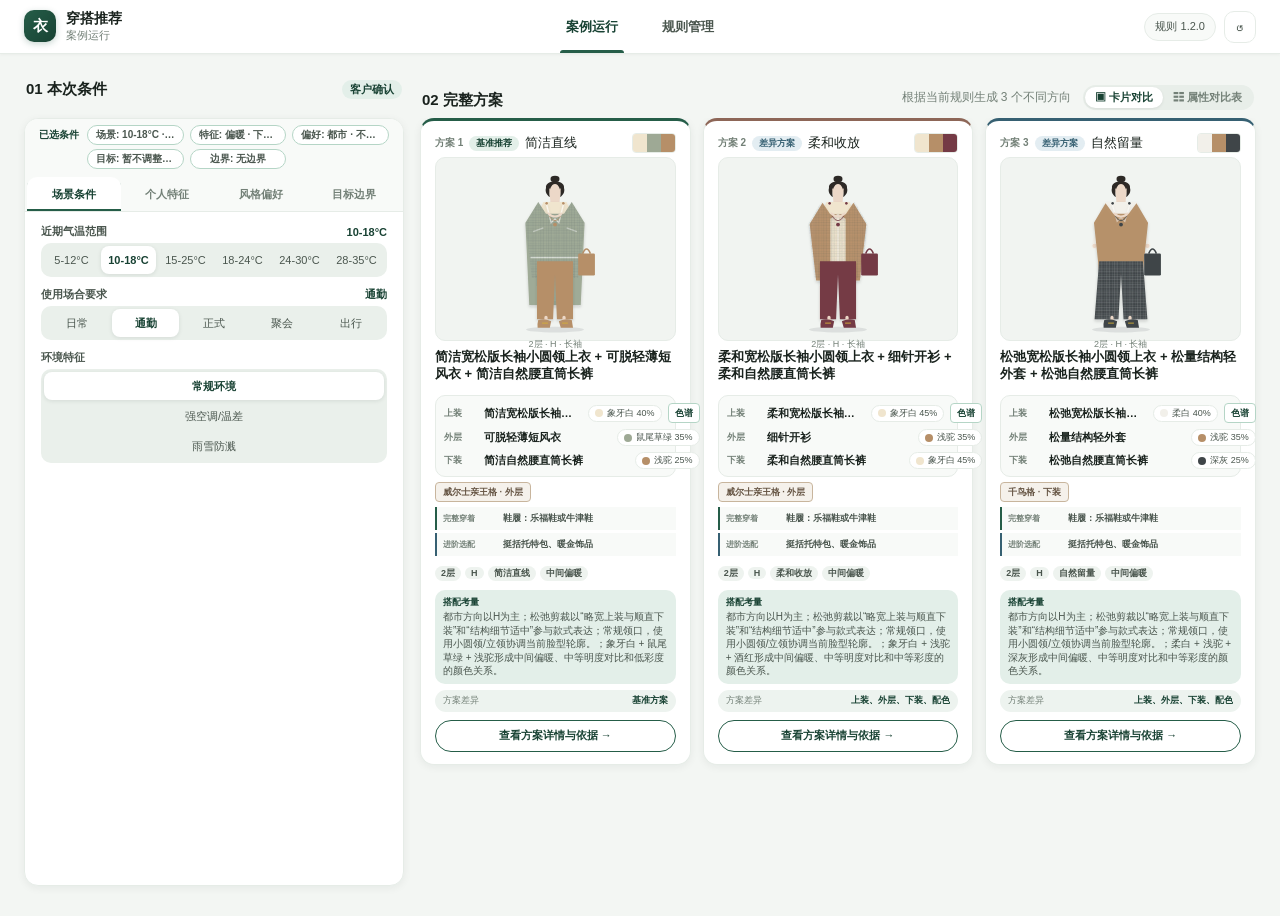
==== commit 077b8500: "feat: improve outfit illustration fidelity" ====
--- a/index.html
+++ b/index.html
@@ -5,14 +5,14 @@
   <meta name="viewport" content="width=device-width, initial-scale=1">
   <meta name="color-scheme" content="light">
   <title>穿搭推荐案例运行</title>
-  <link rel="stylesheet" href="styles.css?v=logic-2.2">
-  <script defer src="rules-data.js?v=logic-2.2"></script>
-  <script defer src="canonical-data.js?v=logic-2.2"></script>
-  <script defer src="canonical-input-adapter.js?v=logic-2.2"></script>
-  <script defer src="canonical-rule-engine.js?v=logic-2.2"></script>
-  <script defer src="canonical-output-adapter.js?v=logic-2.2"></script>
-  <script defer src="rule-engine.js?v=logic-2.2"></script>
-  <script defer src="app.js?v=logic-2.2"></script>
+  <link rel="stylesheet" href="styles.css?v=logic-2.3">
+  <script defer src="rules-data.js?v=logic-2.3"></script>
+  <script defer src="canonical-data.js?v=logic-2.3"></script>
+  <script defer src="canonical-input-adapter.js?v=logic-2.3"></script>
+  <script defer src="canonical-rule-engine.js?v=logic-2.3"></script>
+  <script defer src="canonical-output-adapter.js?v=logic-2.3"></script>
+  <script defer src="rule-engine.js?v=logic-2.3"></script>
+  <script defer src="app.js?v=logic-2.3"></script>
 </head>
 <body class="demo-page">
   <header class="app-header">
--- a/styles.css
+++ b/styles.css
@@ -1395,6 +1395,13 @@
   line-height: 1.2;
 }
 
+.illustration-warning {
+  color: #9a5b18;
+  font-size: 9px;
+  line-height: 1.2;
+  font-weight: 700;
+}
+
 .candidate-card-meta {
   display: flex;
   align-items: center;
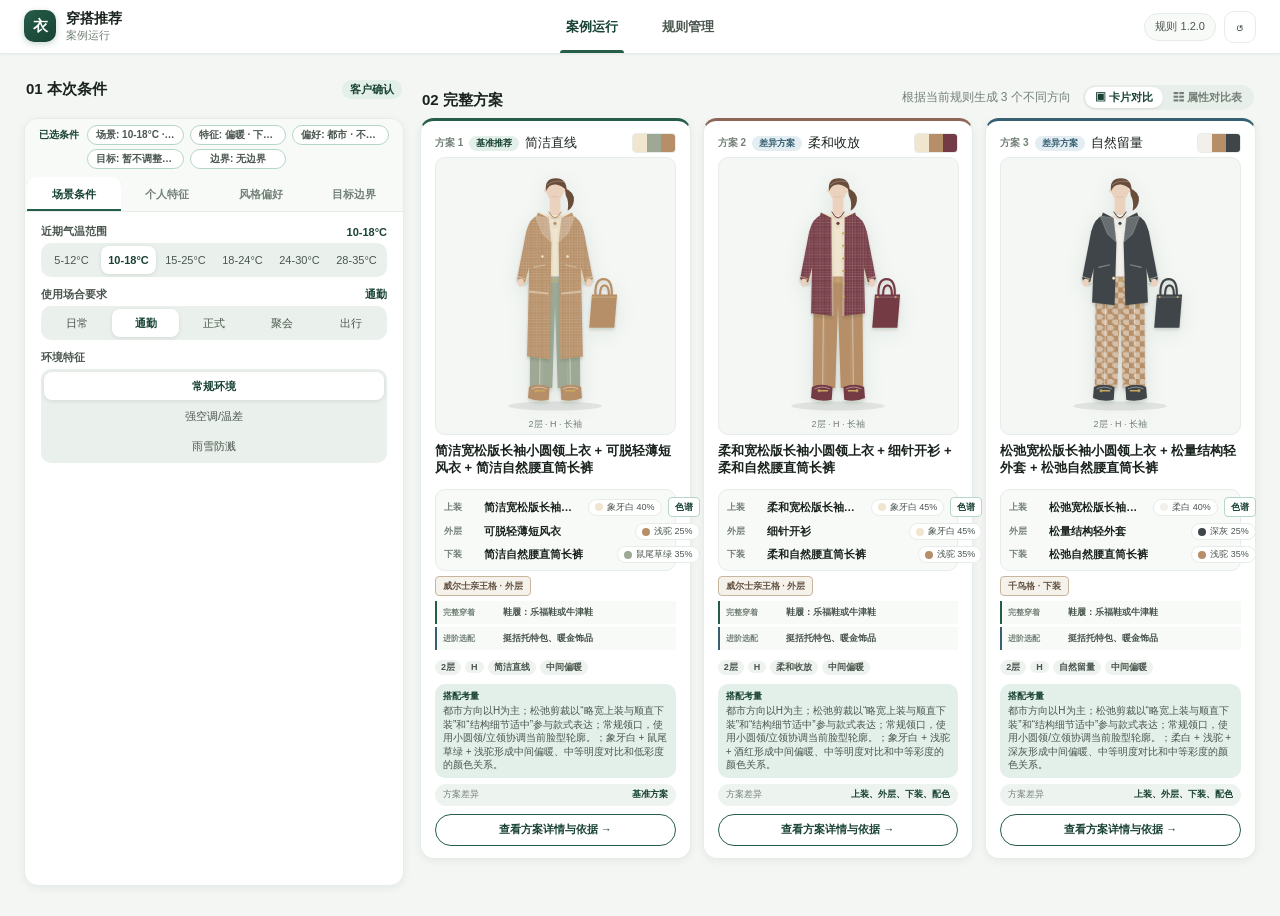
==== commit 3896d7a4: "chore: refresh prototype asset version" ====
--- a/index.html
+++ b/index.html
@@ -5,14 +5,14 @@
   <meta name="viewport" content="width=device-width, initial-scale=1">
   <meta name="color-scheme" content="light">
   <title>穿搭推荐案例运行</title>
-  <link rel="stylesheet" href="styles.css?v=logic-2.3">
-  <script defer src="rules-data.js?v=logic-2.3"></script>
-  <script defer src="canonical-data.js?v=logic-2.3"></script>
-  <script defer src="canonical-input-adapter.js?v=logic-2.3"></script>
-  <script defer src="canonical-rule-engine.js?v=logic-2.3"></script>
-  <script defer src="canonical-output-adapter.js?v=logic-2.3"></script>
-  <script defer src="rule-engine.js?v=logic-2.3"></script>
-  <script defer src="app.js?v=logic-2.3"></script>
+  <link rel="stylesheet" href="styles.css?v=logic-2.4">
+  <script defer src="rules-data.js?v=logic-2.4"></script>
+  <script defer src="canonical-data.js?v=logic-2.4"></script>
+  <script defer src="canonical-input-adapter.js?v=logic-2.4"></script>
+  <script defer src="canonical-rule-engine.js?v=logic-2.4"></script>
+  <script defer src="canonical-output-adapter.js?v=logic-2.4"></script>
+  <script defer src="rule-engine.js?v=logic-2.4"></script>
+  <script defer src="app.js?v=logic-2.4"></script>
 </head>
 <body class="demo-page">
   <header class="app-header">
--- a/styles.css
+++ b/styles.css
@@ -1370,29 +1370,38 @@
 }
 
 .outfit-illustration {
-  display: grid;
-  justify-items: center;
-  gap: 3px;
-  min-height: 184px;
-  height: 184px;
-  padding: 8px 8px 4px;
+  display: flex;
+  flex-direction: column;
+  align-items: center;
+  justify-content: space-between;
+  min-height: 278px;
+  height: 278px;
+  padding: 5px 8px 4px;
   margin: 4px 0 2px;
   border: 1px solid var(--border-subtle);
   border-radius: var(--radius-md);
-  background: #f1f4f1;
+  background: #f4f7f4;
   box-sizing: border-box;
+  overflow: hidden;
+  position: relative;
+  contain: layout paint;
 }
 
 .illustration-svg {
   display: block;
-  width: min(100%, 148px);
-  height: 170px;
+  width: min(100%, 198px);
+  height: 252px;
+  aspect-ratio: 11 / 14;
+  filter: drop-shadow(0 4px 10px rgba(18, 32, 24, 0.08));
+  flex: 0 0 auto;
 }
 
 .illustration-caption {
   color: var(--text-muted);
   font-size: 9px;
   line-height: 1.2;
+  text-align: center;
+  margin-top: 2px;
 }
 
 .illustration-warning {
@@ -1400,6 +1409,7 @@
   font-size: 9px;
   line-height: 1.2;
   font-weight: 700;
+  text-align: center;
 }
 
 .candidate-card-meta {
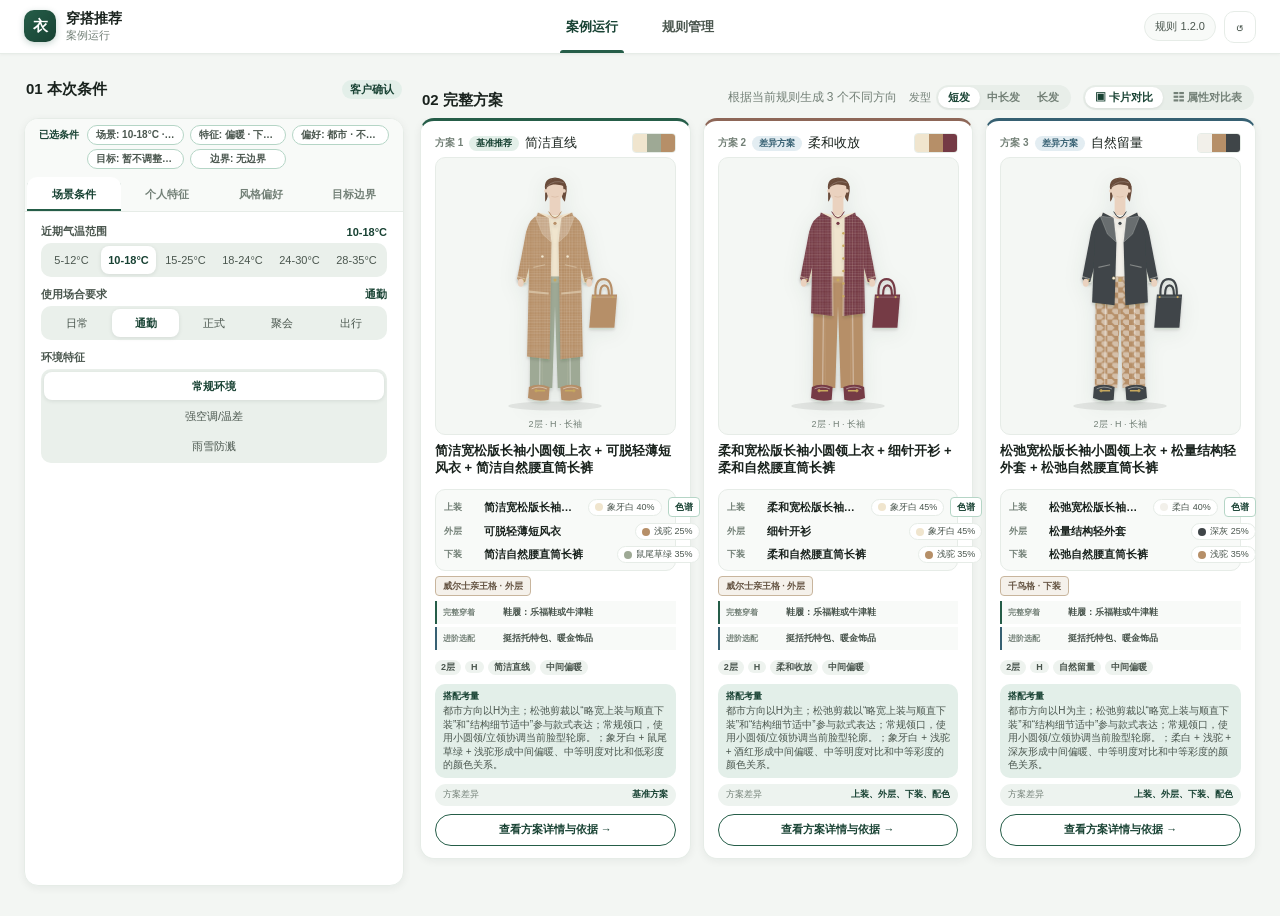
==== commit eada461a: "feat: add generic hairstyle preview controls" ====
--- a/index.html
+++ b/index.html
@@ -5,14 +5,14 @@
   <meta name="viewport" content="width=device-width, initial-scale=1">
   <meta name="color-scheme" content="light">
   <title>穿搭推荐案例运行</title>
-  <link rel="stylesheet" href="styles.css?v=logic-2.4">
-  <script defer src="rules-data.js?v=logic-2.4"></script>
-  <script defer src="canonical-data.js?v=logic-2.4"></script>
-  <script defer src="canonical-input-adapter.js?v=logic-2.4"></script>
-  <script defer src="canonical-rule-engine.js?v=logic-2.4"></script>
-  <script defer src="canonical-output-adapter.js?v=logic-2.4"></script>
-  <script defer src="rule-engine.js?v=logic-2.4"></script>
-  <script defer src="app.js?v=logic-2.4"></script>
+  <link rel="stylesheet" href="styles.css?v=logic-2.5">
+  <script defer src="rules-data.js?v=logic-2.5"></script>
+  <script defer src="canonical-data.js?v=logic-2.5"></script>
+  <script defer src="canonical-input-adapter.js?v=logic-2.5"></script>
+  <script defer src="canonical-rule-engine.js?v=logic-2.5"></script>
+  <script defer src="canonical-output-adapter.js?v=logic-2.5"></script>
+  <script defer src="rule-engine.js?v=logic-2.5"></script>
+  <script defer src="app.js?v=logic-2.5"></script>
 </head>
 <body class="demo-page">
   <header class="app-header">
@@ -60,6 +60,14 @@
         </div>
         <div class="recommendation-heading-controls">
           <p id="candidateSummary">根据当前规则生成 3 个不同方向</p>
+          <div class="hair-style-control" aria-label="效果图发型">
+            <span>发型</span>
+            <div class="hair-style-bar" id="hairStyleBar" role="radiogroup" aria-label="效果图通用发型">
+              <button class="hair-style-button is-active" type="button" role="radio" aria-checked="true" data-hair-style="short">短发</button>
+              <button class="hair-style-button" type="button" role="radio" aria-checked="false" data-hair-style="medium">中长发</button>
+              <button class="hair-style-button" type="button" role="radio" aria-checked="false" data-hair-style="long">长发</button>
+            </div>
+          </div>
           <div class="view-mode-bar" id="viewModeBar" role="group" aria-label="方案视图模式">
             <button class="view-mode-button is-active" type="button" data-view-mode="cards" title="卡片视图">▣ 卡片对比</button>
             <button class="view-mode-button" type="button" data-view-mode="table" title="多维属性对比表">☷ 属性对比表</button>
--- a/styles.css
+++ b/styles.css
@@ -1268,6 +1268,8 @@
   display: flex;
   align-items: center;
   gap: 12px;
+  flex-wrap: wrap;
+  justify-content: flex-end;
 }
 
 .recommendation-heading-controls p {
@@ -1280,6 +1282,43 @@
   padding: 2px;
   background: #e8eee9;
   border-radius: var(--radius-pill);
+}
+
+.hair-style-control {
+  display: inline-flex;
+  align-items: center;
+  gap: 5px;
+  color: var(--text-muted);
+  font-size: 11px;
+  white-space: nowrap;
+}
+
+.hair-style-bar {
+  display: inline-flex;
+  padding: 2px;
+  background: #e8eee9;
+  border-radius: var(--radius-pill);
+}
+
+.hair-style-button {
+  min-width: 42px;
+  padding: 3px 7px;
+  color: var(--text-muted);
+  font-size: 11px;
+  font-weight: 600;
+  border-radius: var(--radius-pill);
+  transition: color 120ms ease, background 120ms ease, box-shadow 120ms ease;
+}
+
+.hair-style-button:hover,
+.hair-style-button.is-active {
+  color: var(--green-dark);
+  background: var(--surface);
+}
+
+.hair-style-button.is-active {
+  font-weight: 700;
+  box-shadow: 0 1px 3px rgba(0, 0, 0, 0.08);
 }
 
 .view-mode-button {
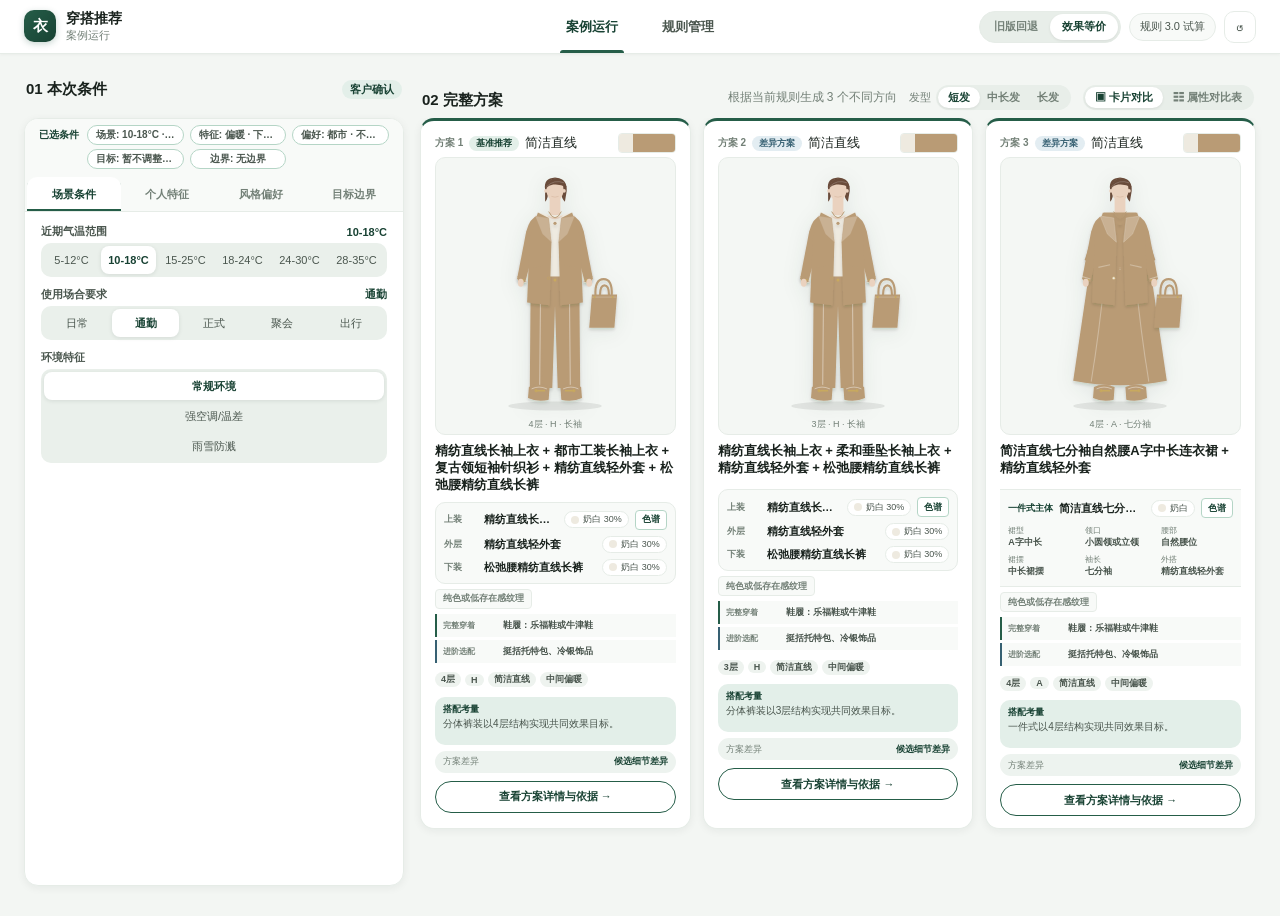
==== commit 57fc1168: "release: make v3 recommendation engine default" ====
--- a/index.html
+++ b/index.html
@@ -5,14 +5,16 @@
   <meta name="viewport" content="width=device-width, initial-scale=1">
   <meta name="color-scheme" content="light">
   <title>穿搭推荐案例运行</title>
-  <link rel="stylesheet" href="styles.css?v=logic-2.5">
-  <script defer src="rules-data.js?v=logic-2.5"></script>
-  <script defer src="canonical-data.js?v=logic-2.5"></script>
-  <script defer src="canonical-input-adapter.js?v=logic-2.5"></script>
-  <script defer src="canonical-rule-engine.js?v=logic-2.5"></script>
-  <script defer src="canonical-output-adapter.js?v=logic-2.5"></script>
-  <script defer src="rule-engine.js?v=logic-2.5"></script>
-  <script defer src="app.js?v=logic-2.5"></script>
+  <link rel="stylesheet" href="styles.css?v=logic-3.0-p8">
+  <script defer src="rules-data.js?v=logic-3.0-p8"></script>
+  <script defer src="canonical-data.js?v=logic-3.0-p8"></script>
+  <script defer src="canonical-input-adapter.js?v=logic-3.0-p8"></script>
+  <script defer src="canonical-rule-engine.js?v=logic-3.0-p8"></script>
+  <script defer src="canonical-output-adapter.js?v=logic-3.0-p8"></script>
+  <script defer src="v3-runtime.js?v=logic-3.0-p8"></script>
+  <script defer src="v3-prototype-adapter.js?v=logic-3.0-p8"></script>
+  <script defer src="rule-engine.js?v=logic-3.0-p8"></script>
+  <script defer src="app.js?v=logic-3.0-p8"></script>
 </head>
 <body class="demo-page">
   <header class="app-header">
@@ -30,6 +32,10 @@
     </nav>
 
     <div class="header-actions">
+      <div class="engine-mode-bar" id="engineModeBar" role="radiogroup" aria-label="推荐规则版本">
+        <button class="engine-mode-button" type="button" role="radio" aria-checked="false" data-engine-mode="v2">旧版回退</button>
+        <button class="engine-mode-button is-active" type="button" role="radio" aria-checked="true" data-engine-mode="v3">效果等价</button>
+      </div>
       <span class="version-chip" id="ruleVersion">规则 0.9.0</span>
       <button class="icon-button" id="resetInputButton" type="button" title="恢复默认输入" aria-label="恢复默认输入">↺</button>
     </div>
--- a/styles.css
+++ b/styles.css
@@ -216,6 +216,391 @@
   gap: 8px;
 }
 
+.engine-mode-bar {
+  display: inline-flex;
+  flex: 0 0 auto;
+  padding: 2px;
+  border: 1px solid var(--border-subtle);
+  border-radius: var(--radius-pill);
+  background: #e8eee9;
+}
+
+.engine-mode-button {
+  min-width: 68px;
+  min-height: 26px;
+  padding: 3px 9px;
+  border-radius: var(--radius-pill);
+  color: var(--text-muted);
+  font-size: 11px;
+  font-weight: 600;
+  white-space: nowrap;
+}
+
+.engine-mode-button:hover,
+.engine-mode-button.is-active {
+  color: var(--green-dark);
+  background: var(--surface);
+}
+
+.engine-mode-button.is-active {
+  box-shadow: 0 1px 3px rgba(0, 0, 0, 0.08);
+}
+
+.v3-rules-view {
+  display: grid;
+  gap: 12px;
+  min-width: 0;
+}
+
+.v3-workbench-heading {
+  display: flex;
+  min-height: 36px;
+  align-items: center;
+  justify-content: space-between;
+  gap: 16px;
+  padding: 0 24px;
+}
+
+.v3-workbench-heading h1 {
+  font-size: 18px;
+}
+
+.v3-workbench-meta {
+  display: flex;
+  flex-wrap: wrap;
+  justify-content: flex-end;
+  gap: 6px;
+}
+
+.v3-workbench-meta span,
+.v3-readonly-status {
+  padding: 3px 8px;
+  border: 1px solid var(--border-subtle);
+  border-radius: var(--radius-pill);
+  color: var(--text-muted);
+  background: var(--surface-muted);
+  font-size: 11px;
+  font-weight: 600;
+}
+
+.v3-tier-bar {
+  margin-top: -4px;
+}
+
+#v3Tier4 {
+  overflow-x: auto;
+  flex-wrap: nowrap;
+  padding-bottom: 3px;
+  scrollbar-width: thin;
+}
+
+#v3Tier4 button {
+  min-width: 70px;
+  flex: 0 0 auto;
+  white-space: nowrap;
+}
+
+.v3-relationship-workspace {
+  min-width: 0;
+}
+
+.v3-action-list {
+  display: grid;
+  gap: 4px;
+  min-width: 0;
+}
+
+.v3-action-editor-list {
+  display: grid;
+  gap: 6px;
+}
+
+.v3-action-editor-row {
+  display: grid;
+  grid-template-columns: 104px minmax(150px, 0.75fr) minmax(260px, 1.4fr) 32px;
+  align-items: start;
+  gap: 6px;
+  padding: 7px;
+  border: 1px solid var(--border-subtle);
+  border-radius: var(--radius-sm);
+  background: var(--surface-muted);
+}
+
+.v3-action-editor-row select,
+.v3-action-editor-row input,
+.v3-rule-clause--why textarea {
+  width: 100%;
+  min-width: 0;
+  border: 1px solid var(--border);
+  border-radius: var(--radius-sm);
+  color: var(--text);
+  background: var(--surface);
+  font-size: 11px;
+}
+
+.v3-action-editor-row select,
+.v3-action-editor-row input {
+  min-height: 32px;
+  padding: 4px 7px;
+}
+
+.v3-action-value-editor {
+  min-width: 0;
+}
+
+.v3-range-editor,
+.v3-structured-editor {
+  display: grid;
+  grid-template-columns: repeat(2, minmax(0, 1fr));
+  gap: 5px;
+}
+
+.v3-range-editor label,
+.v3-structured-editor label {
+  display: grid;
+  min-width: 0;
+  gap: 3px;
+}
+
+.v3-range-editor label > span,
+.v3-structured-editor label > span {
+  color: var(--text-muted);
+  font-size: 10px;
+}
+
+.v3-range-editor .v3-hard-gate {
+  display: flex;
+  min-height: 32px;
+  align-items: center;
+  gap: 6px;
+}
+
+.v3-range-editor .v3-hard-gate input {
+  width: 14px;
+  min-height: 14px;
+}
+
+.v3-value-options {
+  display: flex;
+  flex-wrap: wrap;
+  gap: 4px;
+}
+
+.v3-value-options label {
+  position: relative;
+}
+
+.v3-value-options input {
+  position: absolute;
+  opacity: 0;
+  pointer-events: none;
+}
+
+.v3-value-options span {
+  display: inline-flex;
+  min-height: 28px;
+  align-items: center;
+  padding: 3px 8px;
+  border: 1px solid var(--border-subtle);
+  border-radius: var(--radius-pill);
+  color: var(--text-muted);
+  background: var(--surface);
+  font-size: 10px;
+  white-space: nowrap;
+  cursor: pointer;
+}
+
+.v3-value-options input:checked + span {
+  border-color: var(--green);
+  color: var(--green-dark);
+  background: var(--green-soft);
+  font-weight: 700;
+}
+
+.v3-add-action {
+  margin-top: 7px;
+}
+
+.v3-rule-enabled {
+  display: inline-flex;
+  align-items: center;
+  gap: 5px;
+  margin-left: auto;
+  color: var(--text-soft);
+  font-size: 11px;
+}
+
+.v3-rule-enabled input {
+  width: 14px;
+  height: 14px;
+}
+
+.v3-rule-clause--why textarea {
+  min-height: 132px;
+  padding: 8px;
+  resize: vertical;
+  line-height: 1.55;
+}
+
+.v3-action-row {
+  display: grid;
+  grid-template-columns: 78px minmax(100px, 0.7fr) minmax(180px, 1.3fr);
+  min-height: 32px;
+  align-items: center;
+  gap: 8px;
+  padding: 5px 8px;
+  border: 1px solid var(--border-subtle);
+  border-radius: var(--radius-sm);
+  background: var(--surface);
+}
+
+.v3-action-row span {
+  color: var(--text-muted);
+  font-size: 11px;
+}
+
+.v3-action-row strong,
+.v3-action-row em {
+  min-width: 0;
+  overflow: hidden;
+  text-overflow: ellipsis;
+  white-space: nowrap;
+  font-size: 12px;
+  font-style: normal;
+}
+
+.v3-action-row em {
+  color: var(--text-soft);
+}
+
+.v3-rule-summary {
+  display: grid;
+  grid-template-columns: repeat(2, minmax(0, 1fr));
+  align-items: start;
+  gap: 10px;
+  margin-bottom: 12px;
+}
+
+.v3-rule-summary-submodule,
+.v3-rule-config {
+  border: 1px solid var(--border-subtle);
+  border-radius: var(--radius-md);
+  background: var(--surface);
+}
+
+.v3-rule-summary-submodule {
+  display: flex;
+  min-width: 0;
+  min-height: 106px;
+  flex-direction: column;
+  padding: 10px 12px;
+}
+
+.v3-relation-impact {
+  border-top: 3px solid var(--green);
+  background: #f6fbf8;
+}
+
+.v3-branch-output {
+  border-top: 3px solid var(--blue);
+  background: #f7faff;
+}
+
+.v3-rule-summary-heading,
+.v3-rule-config-heading {
+  display: flex;
+  align-items: center;
+  gap: 8px;
+}
+
+.v3-rule-config {
+  padding: 10px 12px 12px;
+  border-top: 3px solid var(--green-dark);
+}
+
+.v3-rule-config-heading {
+  margin-bottom: 8px;
+  padding-bottom: 8px;
+  border-bottom: 1px solid var(--border-subtle);
+}
+
+.v3-rule-config-heading small {
+  color: var(--text-muted);
+  font-size: 10px;
+}
+
+.v3-natural-rule-card {
+  display: grid;
+  grid-template-columns: minmax(220px, 0.7fr) minmax(480px, 1.7fr) minmax(240px, 0.8fr);
+  align-items: start;
+  gap: 8px;
+}
+
+.v3-rule-clause {
+  min-width: 0;
+  padding: 9px 10px 10px;
+  border: 1px solid var(--border-subtle);
+  border-radius: var(--radius-md);
+  background: var(--surface);
+}
+
+.v3-rule-clause-label {
+  margin-bottom: 7px;
+  padding-bottom: 6px;
+  border-bottom: 1px solid var(--border-subtle);
+  color: var(--green-dark);
+  font-size: 10px;
+  font-weight: 800;
+}
+
+.v3-when-statement {
+  margin: 0;
+  color: var(--text);
+  font-size: 12px;
+  font-weight: 650;
+  line-height: 1.65;
+}
+
+.v3-rule-clause--why p {
+  margin: 0;
+  color: var(--text-soft);
+  font-size: 12px;
+  line-height: 1.6;
+}
+
+@media (max-width: 720px) {
+  .v3-workbench-heading {
+    align-items: flex-start;
+    flex-direction: column;
+    padding-inline: 12px;
+  }
+
+  .v3-workbench-meta {
+    justify-content: flex-start;
+  }
+
+  .v3-action-row {
+    grid-template-columns: 72px 1fr;
+  }
+
+  .v3-action-row em {
+    grid-column: 1 / -1;
+  }
+
+  .v3-action-editor-row {
+    grid-template-columns: 1fr;
+  }
+
+  .v3-action-editor-row .icon-button {
+    justify-self: end;
+  }
+
+  .v3-rule-summary,
+  .v3-natural-rule-card {
+    grid-template-columns: 1fr;
+  }
+}
+
 .version-chip,
 .save-state {
   display: inline-flex;
@@ -1522,12 +1907,14 @@
 /* Combined Garment & Color Row */
 .garment-color-list {
   display: grid;
+  grid-template-columns: minmax(0, 1fr);
   gap: 4px;
   padding: 6px 8px;
   border-radius: var(--radius-md);
   background: var(--surface-muted);
   border: 1px solid var(--border-subtle);
   min-height: 82px;
+  min-width: 0;
   box-sizing: border-box;
 }
 
@@ -1535,6 +1922,7 @@
   display: flex;
   align-items: center;
   gap: 6px;
+  min-width: 0;
 }
 
 .garment-category {
@@ -1557,6 +1945,7 @@
   font-size: 11px;
   font-weight: 600;
   color: var(--text);
+  min-width: 0;
   overflow: hidden;
   text-overflow: ellipsis;
   white-space: nowrap;
@@ -4343,6 +4732,11 @@
     gap: 4px;
   }
 
+  .engine-mode-button {
+    min-width: 48px;
+    padding-inline: 6px;
+  }
+
   .save-state {
     display: none;
   }
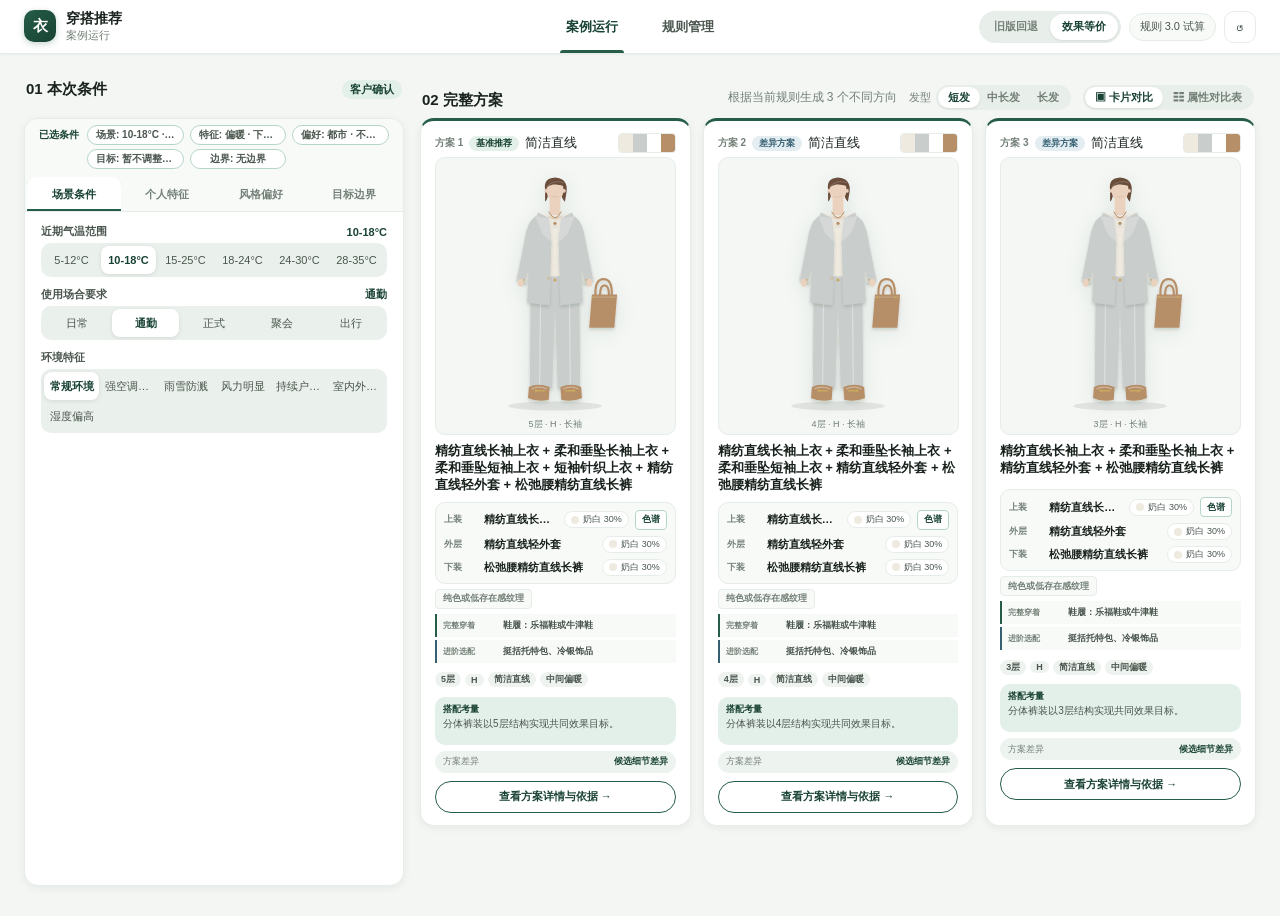
==== commit 1f1cad12: "chore: refresh browser asset version" ====
--- a/index.html
+++ b/index.html
@@ -5,16 +5,16 @@
   <meta name="viewport" content="width=device-width, initial-scale=1">
   <meta name="color-scheme" content="light">
   <title>穿搭推荐案例运行</title>
-  <link rel="stylesheet" href="styles.css?v=logic-3.0-p8">
-  <script defer src="rules-data.js?v=logic-3.0-p8"></script>
-  <script defer src="canonical-data.js?v=logic-3.0-p8"></script>
-  <script defer src="canonical-input-adapter.js?v=logic-3.0-p8"></script>
-  <script defer src="canonical-rule-engine.js?v=logic-3.0-p8"></script>
-  <script defer src="canonical-output-adapter.js?v=logic-3.0-p8"></script>
-  <script defer src="v3-runtime.js?v=logic-3.0-p8"></script>
-  <script defer src="v3-prototype-adapter.js?v=logic-3.0-p8"></script>
-  <script defer src="rule-engine.js?v=logic-3.0-p8"></script>
-  <script defer src="app.js?v=logic-3.0-p8"></script>
+  <link rel="stylesheet" href="styles.css?v=logic-3.0-p10">
+  <script defer src="rules-data.js?v=logic-3.0-p10"></script>
+  <script defer src="canonical-data.js?v=logic-3.0-p10"></script>
+  <script defer src="canonical-input-adapter.js?v=logic-3.0-p10"></script>
+  <script defer src="canonical-rule-engine.js?v=logic-3.0-p10"></script>
+  <script defer src="canonical-output-adapter.js?v=logic-3.0-p10"></script>
+  <script defer src="v3-runtime.js?v=logic-3.0-p10"></script>
+  <script defer src="v3-prototype-adapter.js?v=logic-3.0-p10"></script>
+  <script defer src="rule-engine.js?v=logic-3.0-p10"></script>
+  <script defer src="app.js?v=logic-3.0-p10"></script>
 </head>
 <body class="demo-page">
   <header class="app-header">
--- a/styles.css
+++ b/styles.css
@@ -250,6 +250,9 @@
   display: grid;
   gap: 12px;
   min-width: 0;
+  min-height: 0;
+  overflow-x: hidden;
+  overflow-y: auto;
 }
 
 .v3-workbench-heading {
@@ -292,8 +295,22 @@
   flex-wrap: nowrap;
   padding-bottom: 3px;
   scrollbar-width: thin;
-}
-
+  scroll-padding-inline: 76px;
+}
+
+#v3Tier1,
+#v3Tier2,
+#v3Tier3,
+#v3Tier4 {
+  min-width: 0;
+  overflow-x: auto;
+  scrollbar-width: thin;
+  scroll-padding-inline: 76px;
+}
+
+#v3Tier1 button,
+#v3Tier2 button,
+#v3Tier3 button,
 #v3Tier4 button {
   min-width: 70px;
   flex: 0 0 auto;
@@ -302,6 +319,8 @@
 
 .v3-relationship-workspace {
   min-width: 0;
+  min-height: 0;
+  height: auto;
 }
 
 .v3-action-list {
@@ -527,6 +546,96 @@
 .v3-rule-config-heading small {
   color: var(--text-muted);
   font-size: 10px;
+}
+
+.v3-objective-when,
+.v3-objective-calibration,
+.v3-objective-why {
+  min-width: 0;
+  padding: 10px 12px;
+  border: 1px solid var(--border-subtle);
+  border-radius: var(--radius-md);
+  background: var(--surface);
+}
+
+.v3-objective-when {
+  margin-bottom: 8px;
+}
+
+.v3-objective-calibration {
+  border-color: #cfe4d8;
+  background: #f7fbf8;
+}
+
+.v3-objective-calibration-head {
+  display: flex;
+  align-items: baseline;
+  gap: 9px;
+  margin-bottom: 9px;
+}
+
+.v3-objective-calibration-head strong {
+  color: var(--green-dark);
+  font-size: 12px;
+}
+
+.v3-objective-calibration-head span,
+.v3-objective-calibration-note,
+.v3-objective-calibration-grid small,
+.v3-objective-why p {
+  color: var(--text-muted);
+  font-size: 10px;
+  line-height: 1.55;
+}
+
+.v3-objective-calibration-grid {
+  display: grid;
+  grid-template-columns: repeat(4, minmax(0, 1fr));
+  gap: 8px;
+}
+
+.v3-objective-calibration-grid > div,
+.v3-objective-calibration-grid > label {
+  display: grid;
+  min-width: 0;
+  gap: 3px;
+  padding: 7px 8px;
+  border: 1px solid var(--border-subtle);
+  border-radius: var(--radius-sm);
+  background: var(--surface);
+}
+
+.v3-objective-calibration-grid span {
+  color: var(--text-muted);
+  font-size: 10px;
+}
+
+.v3-objective-calibration-grid strong {
+  color: var(--text);
+  font-size: 12px;
+}
+
+.v3-objective-calibration-grid input {
+  width: 100%;
+  min-height: 28px;
+  padding: 4px 6px;
+  border: 1px solid var(--border);
+  border-radius: var(--radius-sm);
+  color: var(--text);
+  background: var(--surface);
+  font-size: 12px;
+}
+
+.v3-objective-calibration-note {
+  margin: 8px 0 0;
+}
+
+.v3-objective-why {
+  margin-top: 8px;
+}
+
+.v3-objective-why p {
+  margin: 0;
 }
 
 .v3-natural-rule-card {
@@ -569,6 +678,9 @@
 }
 
 @media (max-width: 720px) {
+  .v3-objective-calibration-grid {
+    grid-template-columns: repeat(2, minmax(0, 1fr));
+  }
   .v3-workbench-heading {
     align-items: flex-start;
     flex-direction: column;
@@ -2204,6 +2316,13 @@
   font-size: 9px;
 }
 
+.candidate-effect-estimate {
+  display: block;
+  margin-top: 4px;
+  color: var(--text-muted);
+  font-size: 9px;
+}
+
 .difference-line {
   display: flex;
   align-items: center;
@@ -2371,6 +2490,10 @@
   grid-template-rows: 44px minmax(0, 1fr);
   max-width: 100vw;
   overflow: hidden;
+}
+
+.rules-main.is-v3-mode {
+  grid-template-rows: minmax(0, 1fr);
 }
 
 .rules-mode-bar {
@@ -4741,6 +4864,48 @@
     display: none;
   }
 
+  .rules-page {
+    --header-height: 96px;
+  }
+
+  .rules-page .app-header {
+    display: grid;
+    grid-template-columns: auto minmax(0, 1fr);
+    grid-template-rows: 40px 36px;
+    align-content: center;
+    height: var(--header-height);
+    min-height: var(--header-height);
+    overflow: visible;
+  }
+
+  .rules-page .brand {
+    grid-column: 1;
+    grid-row: 1;
+    min-width: 0;
+  }
+
+  .rules-page .page-nav {
+    grid-column: 2;
+    grid-row: 1;
+    justify-content: flex-end;
+    min-width: 0;
+    height: 40px;
+  }
+
+  .rules-page .header-actions {
+    grid-column: 1 / -1;
+    grid-row: 2;
+    justify-self: stretch;
+    justify-content: flex-end;
+    width: 100%;
+    min-width: 0;
+    overflow: visible;
+  }
+
+  .rules-page .engine-mode-bar {
+    min-width: 0;
+  }
+
   .personal-input-row {
     grid-template-columns: 1fr;
     gap: 4px;
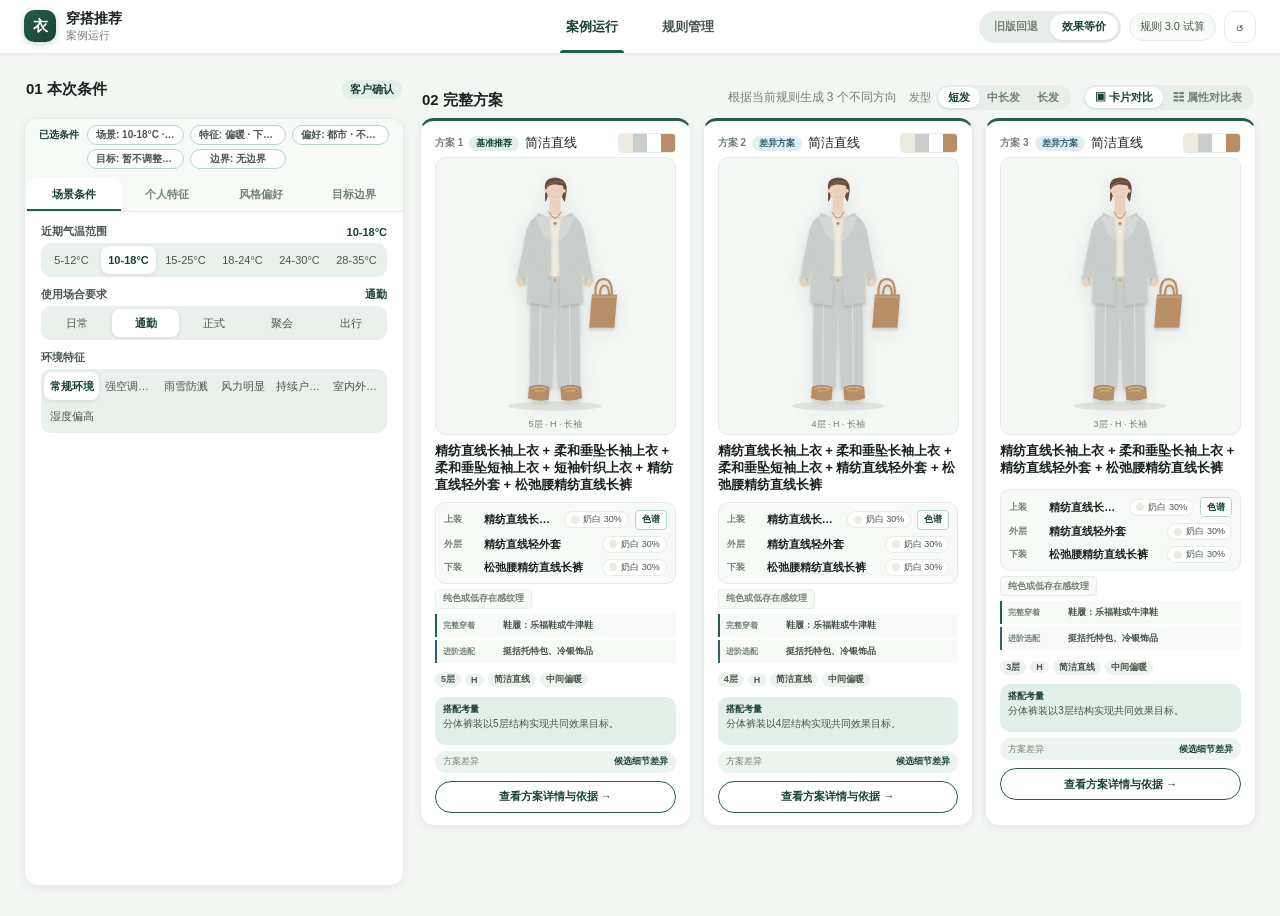
==== commit f05948cc: "chore: bump browser runtime cache version" ====
--- a/index.html
+++ b/index.html
@@ -5,16 +5,16 @@
   <meta name="viewport" content="width=device-width, initial-scale=1">
   <meta name="color-scheme" content="light">
   <title>穿搭推荐案例运行</title>
-  <link rel="stylesheet" href="styles.css?v=logic-3.0-p10">
-  <script defer src="rules-data.js?v=logic-3.0-p10"></script>
-  <script defer src="canonical-data.js?v=logic-3.0-p10"></script>
-  <script defer src="canonical-input-adapter.js?v=logic-3.0-p10"></script>
-  <script defer src="canonical-rule-engine.js?v=logic-3.0-p10"></script>
-  <script defer src="canonical-output-adapter.js?v=logic-3.0-p10"></script>
-  <script defer src="v3-runtime.js?v=logic-3.0-p10"></script>
-  <script defer src="v3-prototype-adapter.js?v=logic-3.0-p10"></script>
-  <script defer src="rule-engine.js?v=logic-3.0-p10"></script>
-  <script defer src="app.js?v=logic-3.0-p10"></script>
+  <link rel="stylesheet" href="styles.css?v=logic-3.0-p11">
+  <script defer src="rules-data.js?v=logic-3.0-p11"></script>
+  <script defer src="canonical-data.js?v=logic-3.0-p11"></script>
+  <script defer src="canonical-input-adapter.js?v=logic-3.0-p11"></script>
+  <script defer src="canonical-rule-engine.js?v=logic-3.0-p11"></script>
+  <script defer src="canonical-output-adapter.js?v=logic-3.0-p11"></script>
+  <script defer src="v3-runtime.js?v=logic-3.0-p11"></script>
+  <script defer src="v3-prototype-adapter.js?v=logic-3.0-p11"></script>
+  <script defer src="rule-engine.js?v=logic-3.0-p11"></script>
+  <script defer src="app.js?v=logic-3.0-p11"></script>
 </head>
 <body class="demo-page">
   <header class="app-header">
